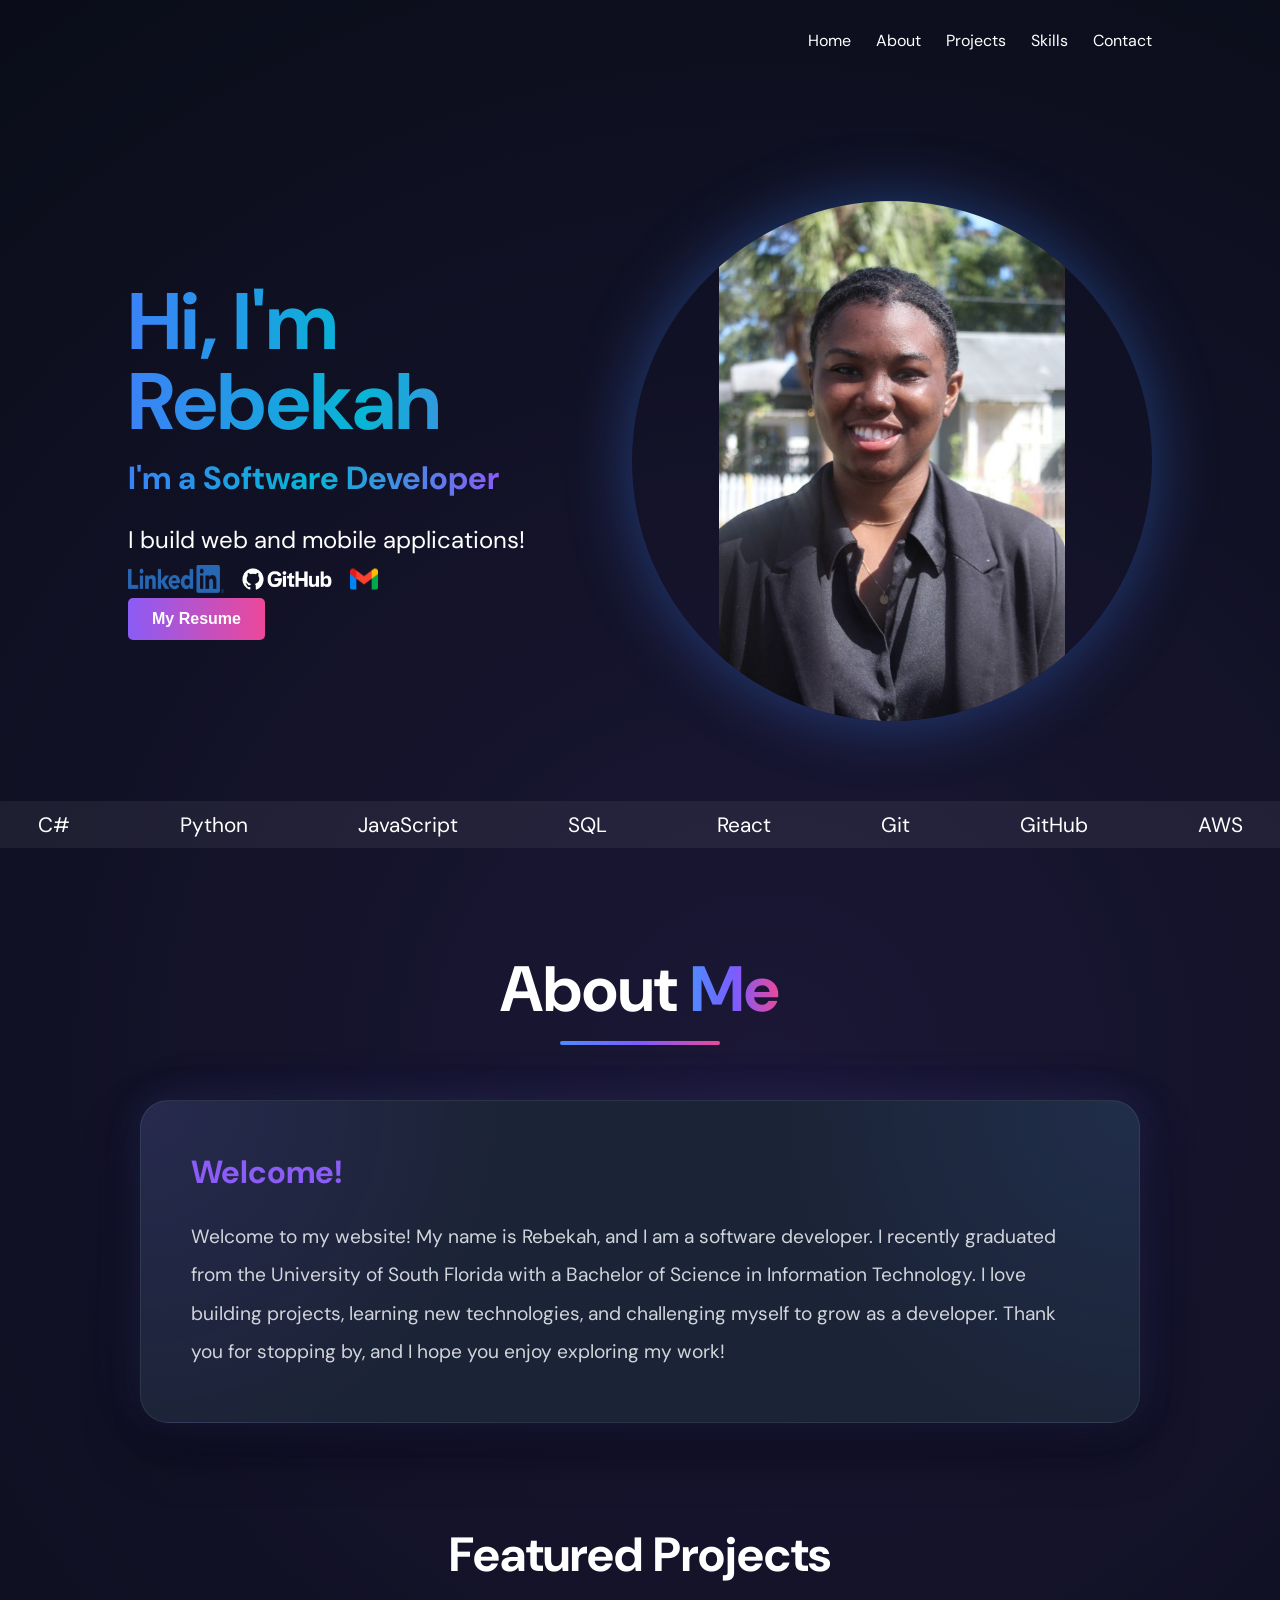
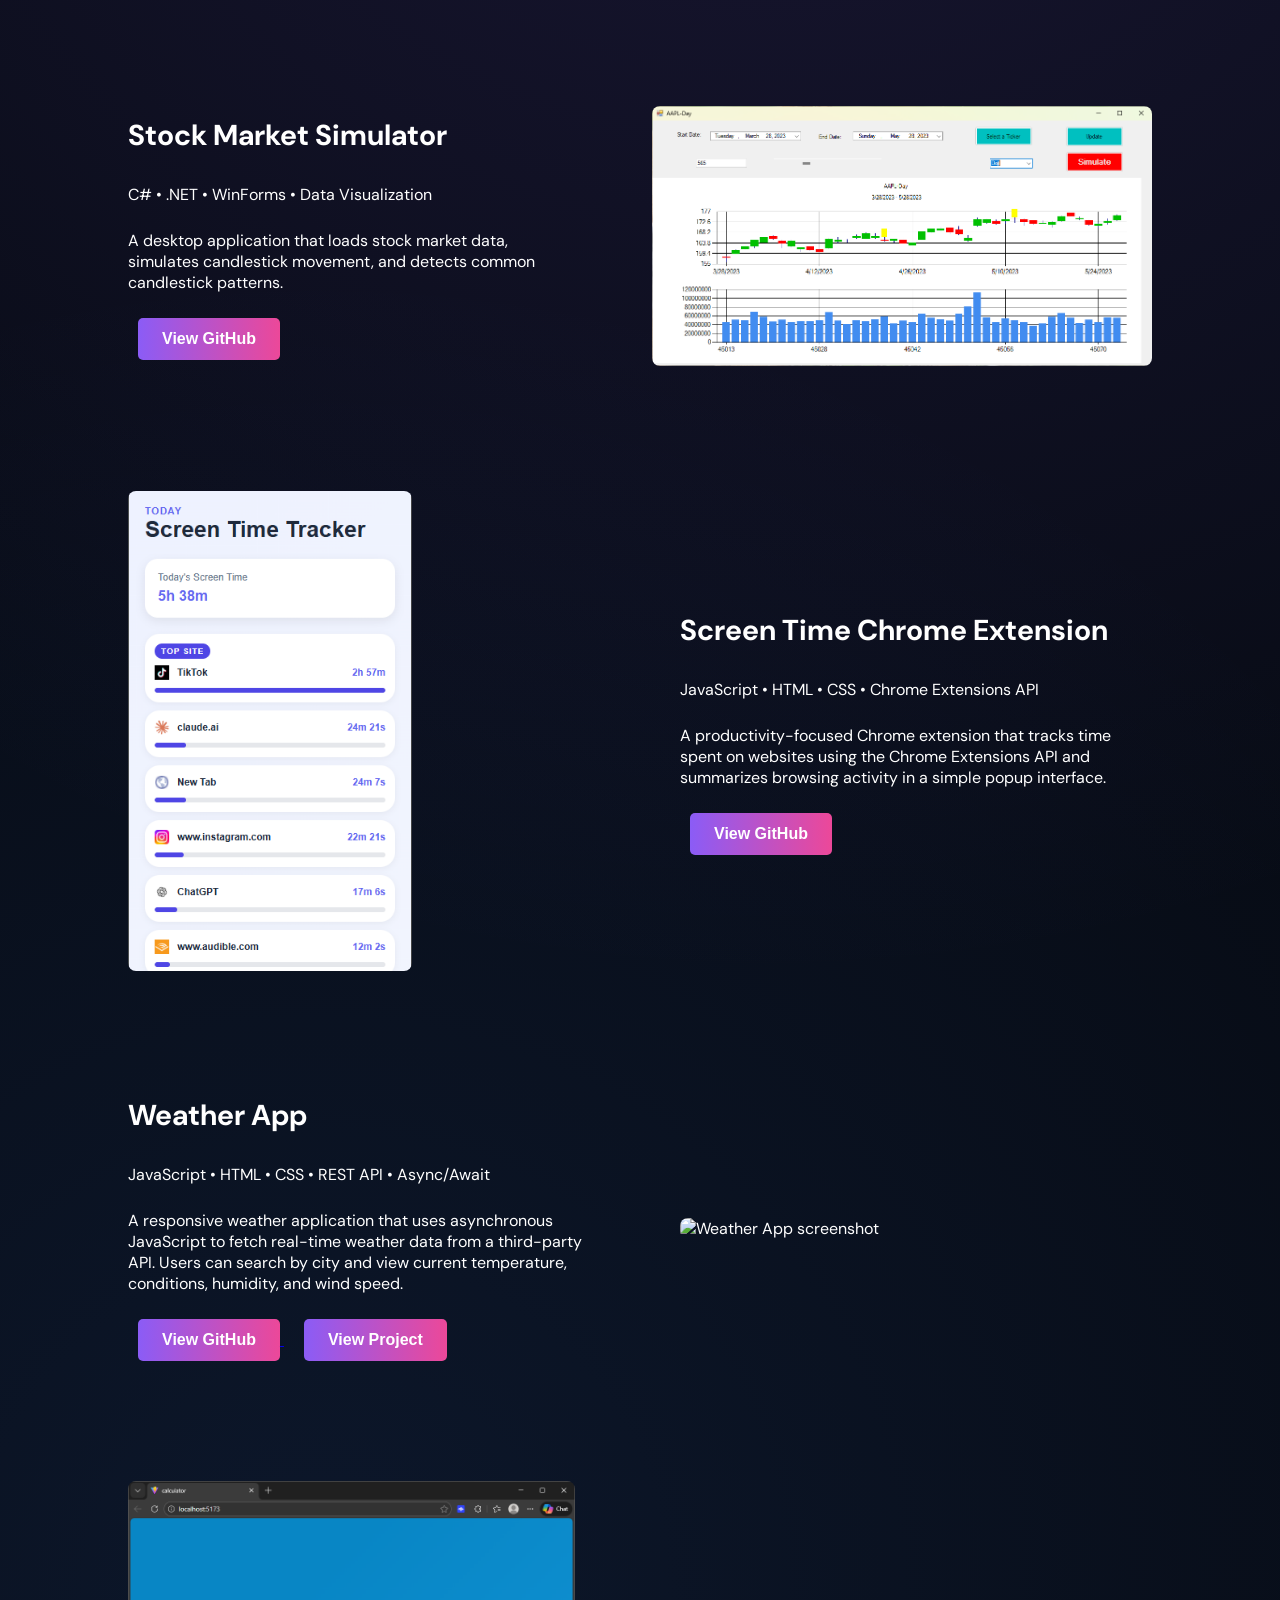
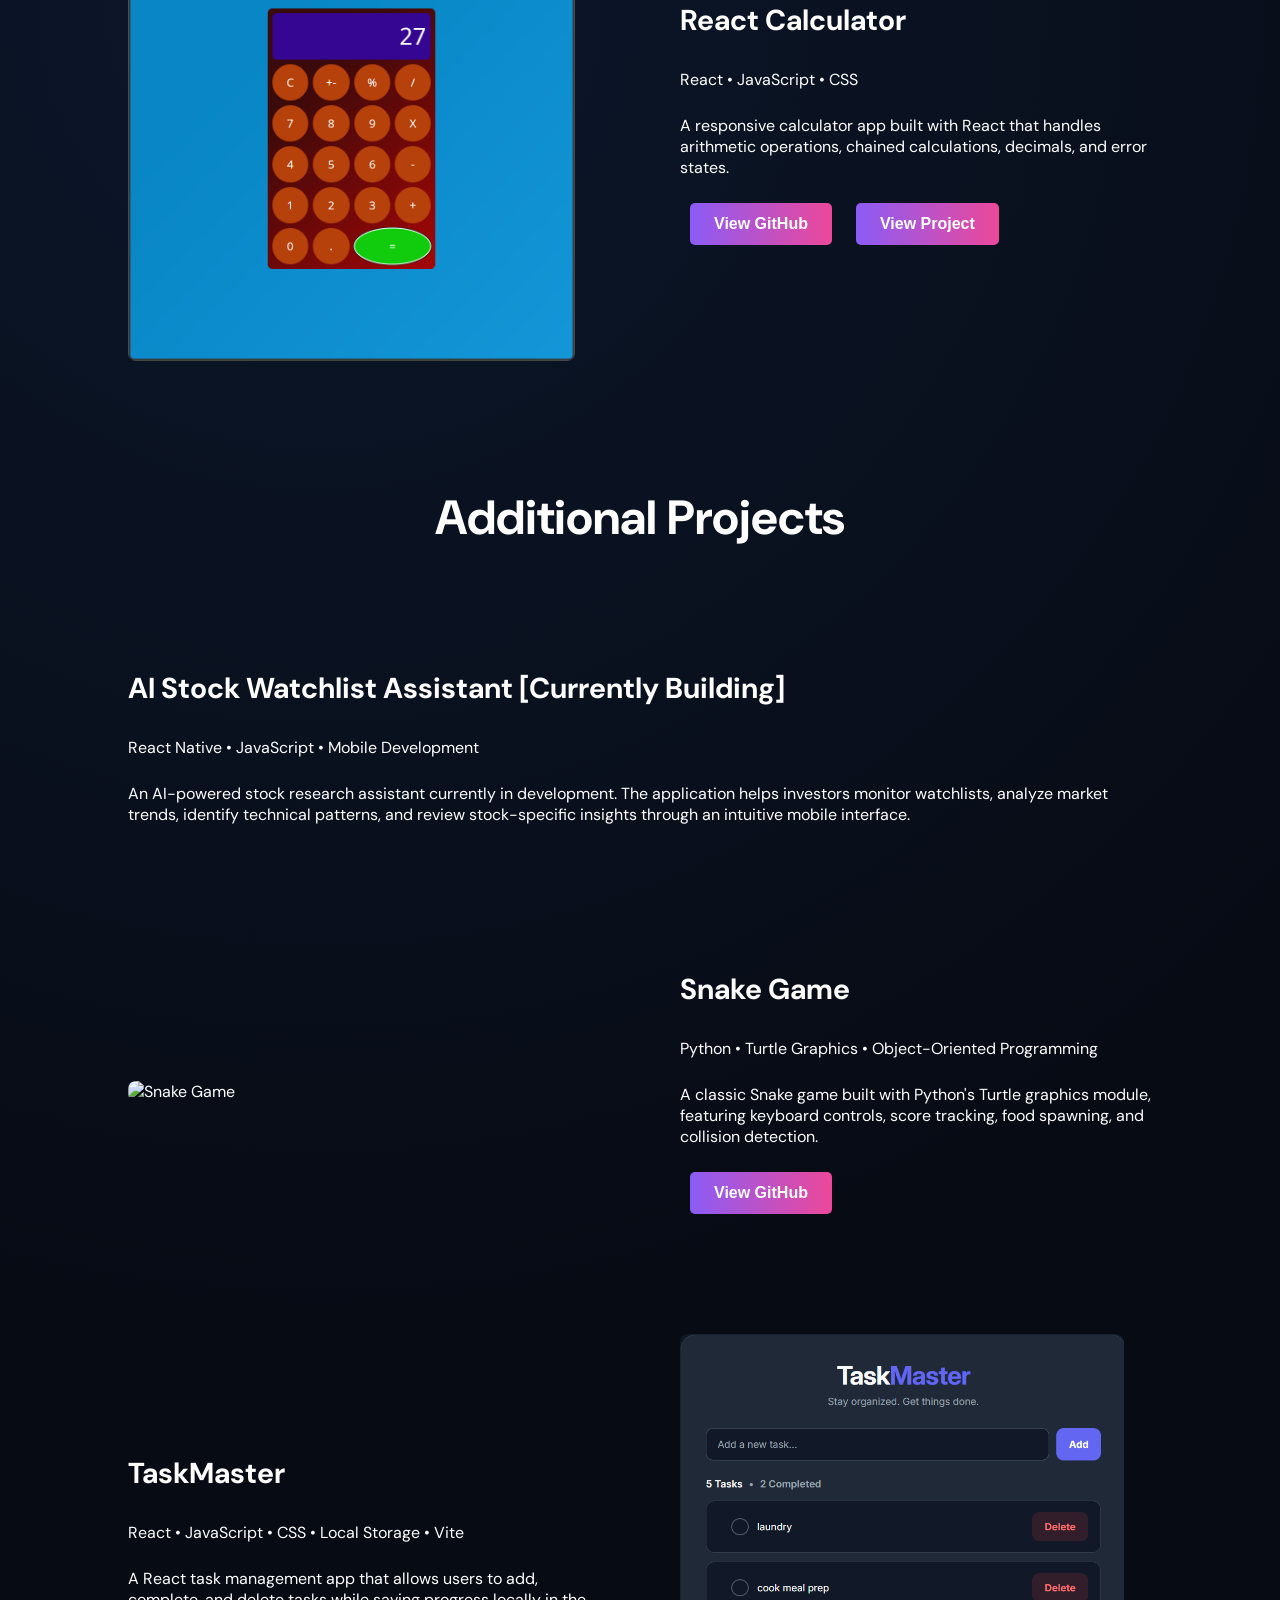
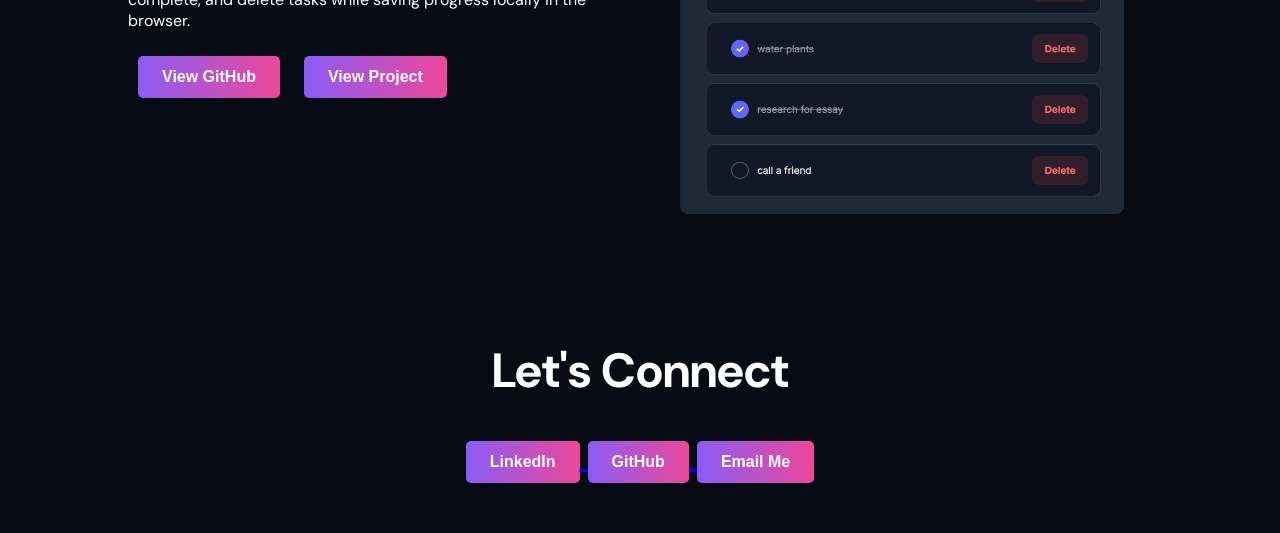
==== index.html @ a11d3519 "Initial Commit" ====
<!DOCTYPE html>
<html lang="en">
    <head>
        <title>DevShops 2</title>
        <link rel="stylesheet" href="style.css">
        <link rel="preconnect" href="https://fonts.googleapis.com">
        <link rel="preconnect" href="https://fonts.gstatic.com" crossorigin>
        <link href="https://fonts.googleapis.com/css2?family=DM+Sans:ital,opsz,wght@0,9..40,100..1000;1,9..40,100..1000&display=swap" rel="stylesheet">
    </head>
    <body>
        <header>
            <nav>
                <a href="#home">Home</a>
                <a href="#about">About</a>
                <a href="#featured-projects">Projects</a>
                <a href="#skills">Skills</a>
                <a href="#contact">Contact</a>
            </nav>
        </header>
        <section id="home" class="home">
            <div class="home-content">
                <h1 class="gradient-text">Hi, I'm Rebekah</h1>
                <h4 class="gradient-text">I'm a Software Developer</h4>
                <p>I build web and mobile applications!</p>
                <div class="social-media">
                    <a href="https://www.linkedin.com/in/rebekah-dean-02a6b6249" target="_blank" class="social-media-link">
                        <img src="./assets/linkedin-logo.png" alt="linkedin">
                    </a>
                    <a href="https://github.com/Rdean-dev" target="_blank" class="social-media-link">
                        <img src="./assets/github-icon.png" alt="github">
                    </a>
                    <a href="mailto:Rdean.dev@gmail.com" target="_blank" class="social-media-link">
                        <img src="./assets/gmail.png" alt="gmail">
                    </a>
        
                </div>
                <a href="./assets/Rebekah Dean_Junior Software Engineer.pdf" target="_blank" download><button>My Resume</button></a>
            </div>
            <div class="home-image">
                <img src="./assets/profile.jpg" alt="profile picture">
            </div>
            
        </section>
        <section id="skills" class="skills">
            <span>C#</span>
            <span>Python</span>
            <span>JavaScript</span>
            <span>SQL</span>
            <span>React</span>
            <span>Git</span>
            <span>GitHub</span>
            <span>AWS</span>
        </section>
        <section id="about" class="about">
            <h2 class="about-title">
                About <span>Me</span>
            </h2>

            <div class="about-line"></div>

            <div class="about-card">
                <h3>Welcome!</h3>

                <p>
                    Welcome to my website! My name is Rebekah, and I am a software developer. I recently graduated from the University of South Florida with a Bachelor of Science in Information Technology. I love building projects, learning new technologies, and challenging myself to grow as a developer. Thank you for stopping by, and I hope you enjoy exploring my work!
                </p>
            </div>
        </section>
        <section id="featured-projects" class="featured-projects">
            <h2>Featured Projects</h2>
            <div class="project">
                <div class="project-info">
                    <h3>Stock Market Simulator</h3>
                    <p>C# • .NET • WinForms • Data Visualization</p>
                    <p>
                        A desktop application that loads stock market data, simulates candlestick movement, and detects common candlestick patterns.
                    </p>
                    <a href="https://github.com/Rdean-dev/Stock-Market-Simulation" target="_blank" class="project-button"><button>View GitHub</button></a>
                </div>
                <div class="project-image">
                    <video width="500" autoplay loop muted playsinline poster="assets\Stock_Market_Simulator.png"><source src="assets\Recording 2025-12-13Stock APp~2.mp4" type="video/mp4"></video>
                </div>
            </div>
            <div class="project">
                <div class="project-image">
                    <img src="assets/chrome_extension.png" alt="Screen Time Chrome Extension screenshot">
                </div>
                <div class="project-info">
                    <h3>Screen Time Chrome Extension</h3>
                    <p>JavaScript • HTML • CSS • Chrome Extensions API</p>
                    <p>
                    A productivity-focused Chrome extension that tracks time spent on websites using the Chrome Extensions API and summarizes browsing activity in a simple popup interface.
                    </p>
                    <a href="https://github.com/Rdean-dev/screen-time-chrome-extension" target="_blank" class="project-button"><button>View GitHub</button></a>
                    
                </div>
            </div>
            <div class="project">
                <div class="project-info">
                    <h3>Weather App</h3>
                    <p>JavaScript • HTML • CSS • REST API • Async/Await</p>
                    <p>
                        A responsive weather application that uses asynchronous JavaScript to fetch real-time weather data from a third-party API. Users can search by city and view current temperature, conditions, humidity, and wind speed.
                    </p>
                    <a href="https://github.com/Rdean-dev/weather-app" target="_blank" class="project-button">
                        <button>View GitHub</button>
                    </a>
                    <a href="https://rdean-dev.github.io/weather-app/" target="_blank" class="project-link">
                        <button>View Project</button>
                    </a>
                </div>

                <div class="project-image">
                    <img src="assets/Weather_App.png" alt="Weather App screenshot">
                </div>
            </div>
            <div class="project">
                <div class="project-image">
                    <img src="assets\React_Calculator.png" alt="Project screenshot">
                </div>
                <div class="project-info">
                    <h3>React Calculator</h3>
                    <p>React • JavaScript • CSS</p>
                    <p>
                        A responsive calculator app built with React that handles arithmetic operations, chained calculations, decimals, and error states.
                    </p>
                    <a href="https://github.com/Rdean-dev/Calculator" target="_blank" class="project-button"><button>View GitHub</button></a>
                    <a href="https://rdean-dev.github.io/Calculator/" target="_blank" class="project-link"><button>View Project</button></a>
                </div>
                
            </div>

        </section>
        <section id="additional-projects" class="additional-projects">
            <h2>Additional Projects</h2>
            <div class="project">
                <div class="project-info">
                    <h3>AI Stock Watchlist Assistant [Currently Building]</h3>
                    <p>React Native • JavaScript • Mobile Development</p>
                    <p>
                        An AI-powered stock research assistant currently in development. The application helps investors monitor watchlists, analyze market trends, identify technical patterns, and review stock-specific insights through an intuitive mobile interface.
                    </p>

                </div>
            </div>

            <div class="project">
                <div class="project-image">
                    <img src="assets/snake-game.gif" alt="Snake Game">
                </div>
                <div class="project-info">
                    <h3>Snake Game</h3>
                    <p>Python • Turtle Graphics • Object-Oriented Programming</p>
                    <p>
                        A classic Snake game built with Python's Turtle graphics module, featuring keyboard controls, score tracking, food spawning, and collision detection.
                    </p>
                    <a href="https://github.com/Rdean-dev/snake-game" target="_blank" class="project-button">
                        <button>View GitHub</button>
                    </a>
                </div>
            </div>

            <div class="project">
                <div class="project-info">
                    <h3>TaskMaster</h3>
                    <p>React • JavaScript • CSS • Local Storage • Vite</p>
                    <p>
                        A React task management app that allows users to add, complete, and delete tasks while saving progress locally in the browser.
                    </p>
                    <a href="https://github.com/Rdean-dev/Todo-App" target="_blank" class="project-button"><button>View GitHub</button></a>
                    <a href="https://todo-app-flax-kappa-29.vercel.app/" target="_blank" class="project-link"><button>View Project</button></a>
                </div>
                    <div class="project-image">
                    <img src="assets/todo_app.png" alt="Todo App screenshot">
                </div>
            </div>
            
        </section>

              
        <footer id="contact">
            <h2>Let's Connect</h2>

            <div class="footer-links">
                <a href="https://www.linkedin.com/in/rebekah-dean-02a6b6249" target="_blank">
                <button>LinkedIn</button>
                </a>

                <a href="https://github.com/Rdean-dev" target="_blank">
                <button>GitHub</button>
                </a>

                <a href="mailto:Rdean.dev@gmail.com">
                <button>Email Me</button>
                </a>
            </div>
        </footer>
    </body>
</html>
---- style.css ----
* {
  margin: 0;
  padding: 0;
  box-sizing: border-box;
}

body {
  color: white;
  font-family: "DM Sans", sans-serif;
  background:
    radial-gradient(circle at 60% 20%, rgba(139, 92, 246, 0.15), transparent 35%),
    radial-gradient(circle at 25% 60%, rgba(59, 130, 246, 0.1), transparent 40%),
    #070b14;
}

/* Navigation */
nav {
  display: flex;
  justify-content: flex-end;
  gap: 25px;
  padding: 30px 10%;
}

nav a {
  color: white;
  text-decoration: none;
}

nav a:hover {
  color: #3b82f6;
}

/* Reusable */
.gradient-text {
  display: inline-block;
  background: linear-gradient(90deg, #3b82f6, #06b6d4, #8b5cf6);
  -webkit-background-clip: text;
  background-clip: text;
  color: transparent;
}

button {
  background: linear-gradient(90deg, #8b5cf6, #ec4899);
  color: white;
  border: none;
  padding: 12px 24px;
  border-radius: 5px;
  font-weight: bold;
  cursor: pointer;
  font-size: 1rem;
  transition: 0.25s ease;
}

button:hover {
  transform: scale(1.08);
}

/* Hero */
.home {
  display: flex;
  justify-content: center;
  align-items: center;
  min-height: 80vh;
  padding: 80px 10% 40px;
  gap: 35px;
}

.home-content {
  flex: 1;
  max-width: 600px;
}

.home-content h1 {
  font-size: 5rem;
  line-height: 1;
  margin-bottom: 15px;
}

.home-content h4 {
  font-size: 2rem;
  margin-bottom: 25px;
  font-weight: bold;
}

.home-content p {
  font-size: 1.5rem;
  padding-bottom: 10px;
}

.home-image {
  flex: 1;
  display: flex;
  justify-content: center;
}

.home-image img {
  width: 520px;
  height: 520px;
  border-radius: 50%;
  object-fit: contain;
  box-shadow: 0 0 65px rgba(59, 130, 246, 0.4);
}

.social-media {
  display: flex;
  gap: 15px;
}

.social-media img {
  max-width: 6rem;
  height: 28px;
}

.social-media-link:hover img {
  transform: scale(1.2);
}

/* Skills */
.skills {
  display: flex;
  justify-content: center;
  gap: 110px;
  font-size: 1.3rem;
  padding: 10px 20px;
  background-color: rgba(255, 255, 255, 0.06);
}

/* Section Headings */
h2 {
  font-size: 3rem;
  text-align: center;
  margin-bottom: 30px;
}

/* About */
.about {
  padding: 100px 10%;
  text-align: center;
}

.about-title {
  font-size: 4rem;
  font-weight: 700;
  color: white;
  margin-bottom: 10px;
}

.about-title span {
  background: linear-gradient(90deg, #4f8cff, #7c5cff, #ec4899);

  background-clip: text;
  -webkit-background-clip: text;

  color: transparent;
  -webkit-text-fill-color: transparent;
}

.about-line {
  width: 160px;
  height: 4px;
  margin: 0 auto 55px;
  border-radius: 999px;
  background: linear-gradient(90deg, #4f8cff, #7c5cff, #ec4899);
}

.about-card {
  max-width: 1000px;
  margin: auto;
  padding: 50px;
  border-radius: 28px;
  text-align: left;
  background:
    radial-gradient(circle at top left, rgba(124, 92, 255, 0.12), transparent 35%),
    radial-gradient(circle at top right, rgba(79, 140, 255, 0.1), transparent 35%),
    #1b2336;
  border: 1px solid rgba(255, 255, 255, 0.08);
  box-shadow:
    0 0 40px rgba(79, 140, 255, 0.1),
    0 0 60px rgba(139, 92, 246, 0.08),
    0 25px 55px rgba(0, 0, 0, 0.45);
  transition: 0.35s ease;
}

.about-card:hover {
  transform: translateY(-6px);
  box-shadow:
    0 0 55px rgba(79, 140, 255, 0.15),
    0 0 70px rgba(139, 92, 246, 0.12),
    0 35px 70px rgba(0, 0, 0, 0.45);
}

.about-card h3 {
  font-size: 2rem;
  color: #8b5cf6;
  margin-bottom: 25px;
}

.about-card p {
  font-size: 1.2rem;
  line-height: 2;
  color: #d1d5db;
}

/* Projects */
.project {
  display: flex;
  align-items: center;
  justify-content: space-between;
  gap: 80px;
  max-width: 1300px;
  margin: 120px auto;
  padding: 0 10%;
}

.project-info,
.project-image {
  flex: 1;
}

.project-info h3 {
  font-size: 1.8rem;
  padding-bottom: 30px;
}

.project-info p {
  font-size: 1rem;
  padding-bottom: 25px;
}

.project-info a {
  margin: 10px;
}

.project-image img,
.project-image video {
  max-width: 500px;
  max-height: 480px;
  border-radius: 8px;
}

/* Footer */
footer {
  text-align: center;
  font-size: 35px;
  margin: 50px;
}
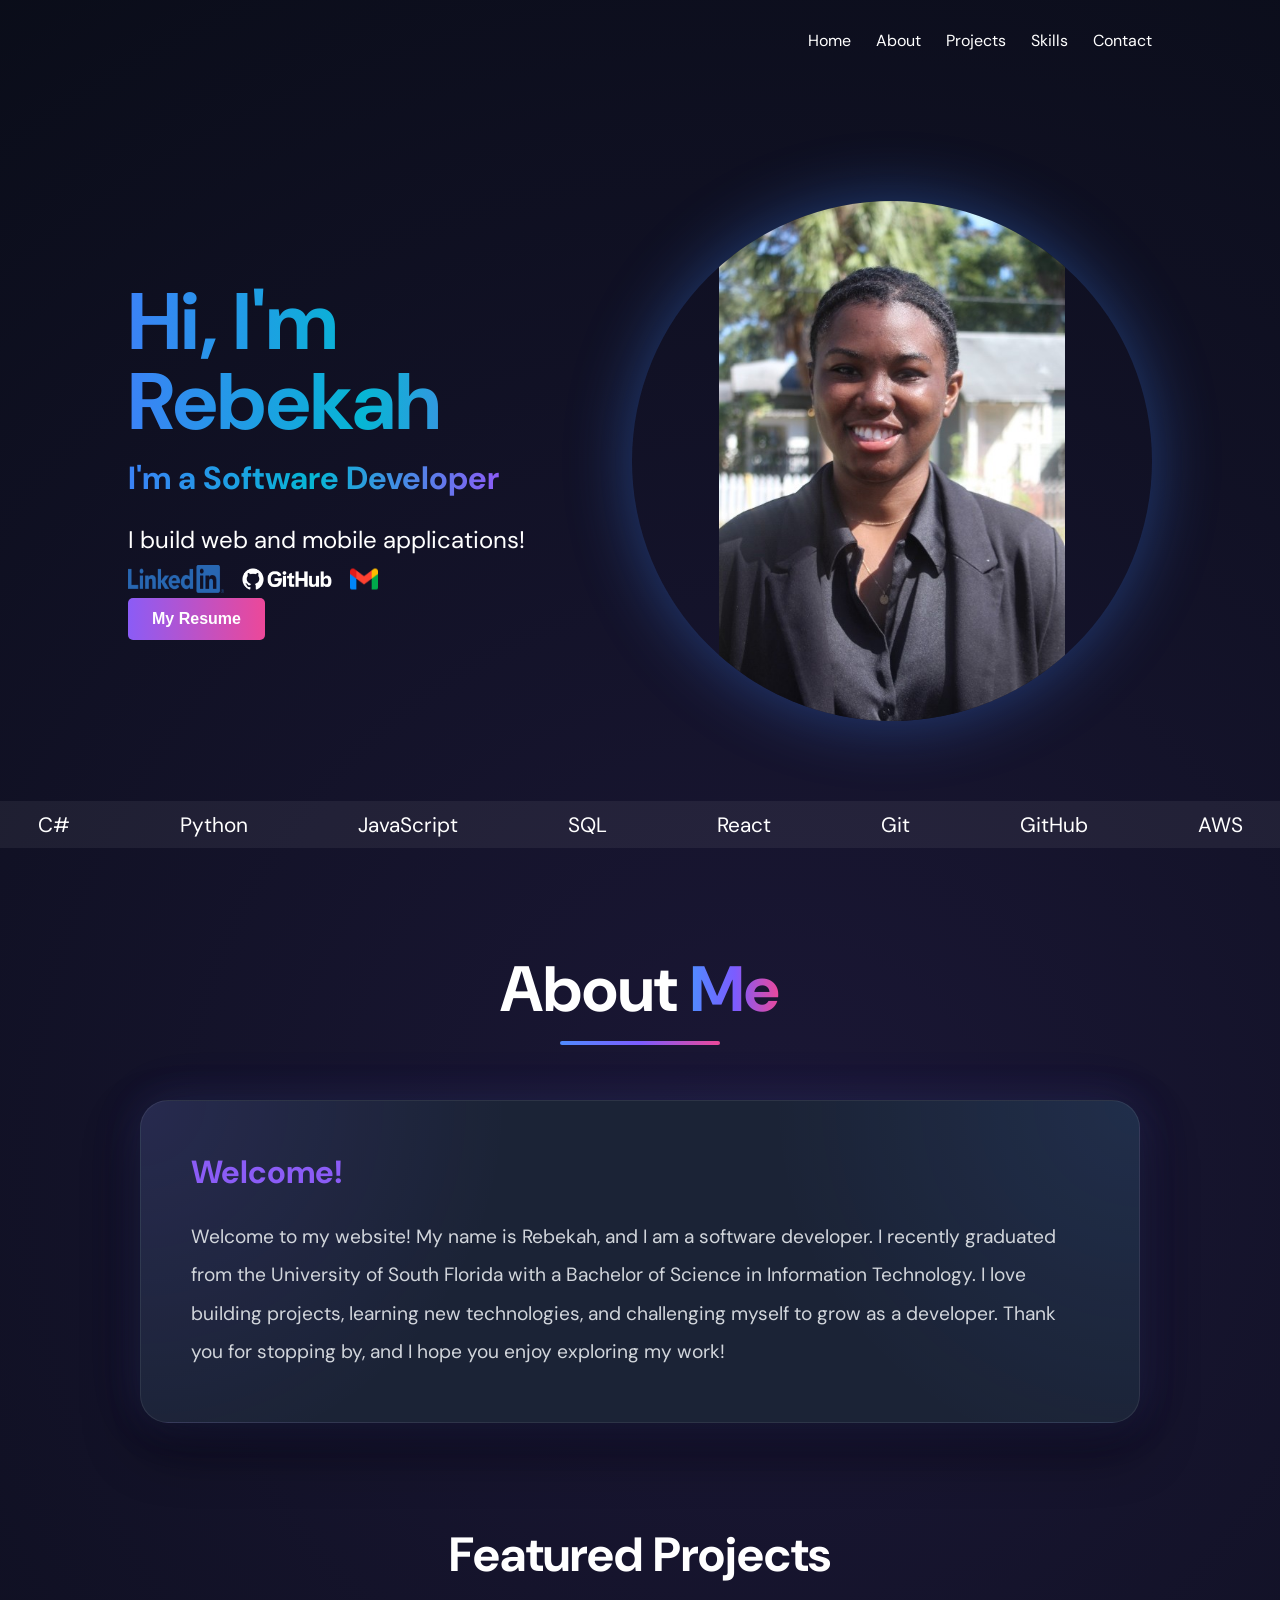
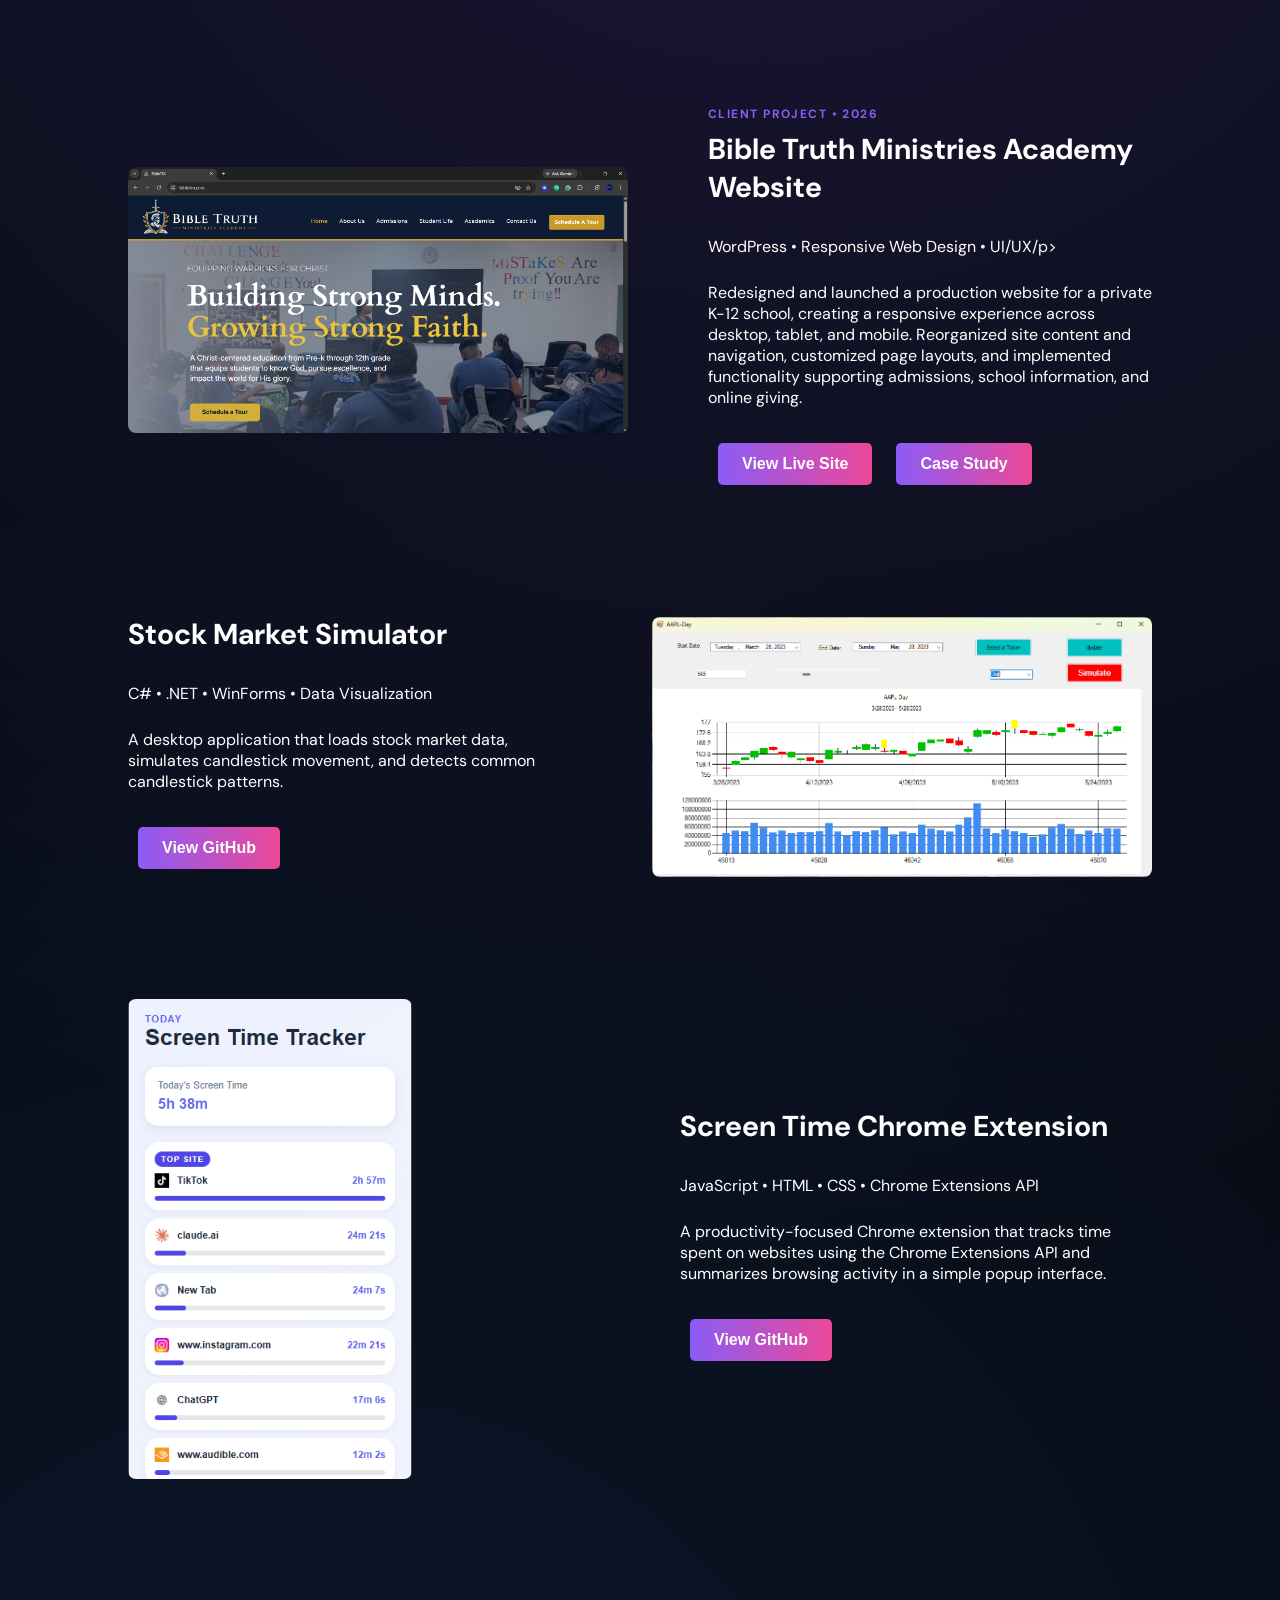
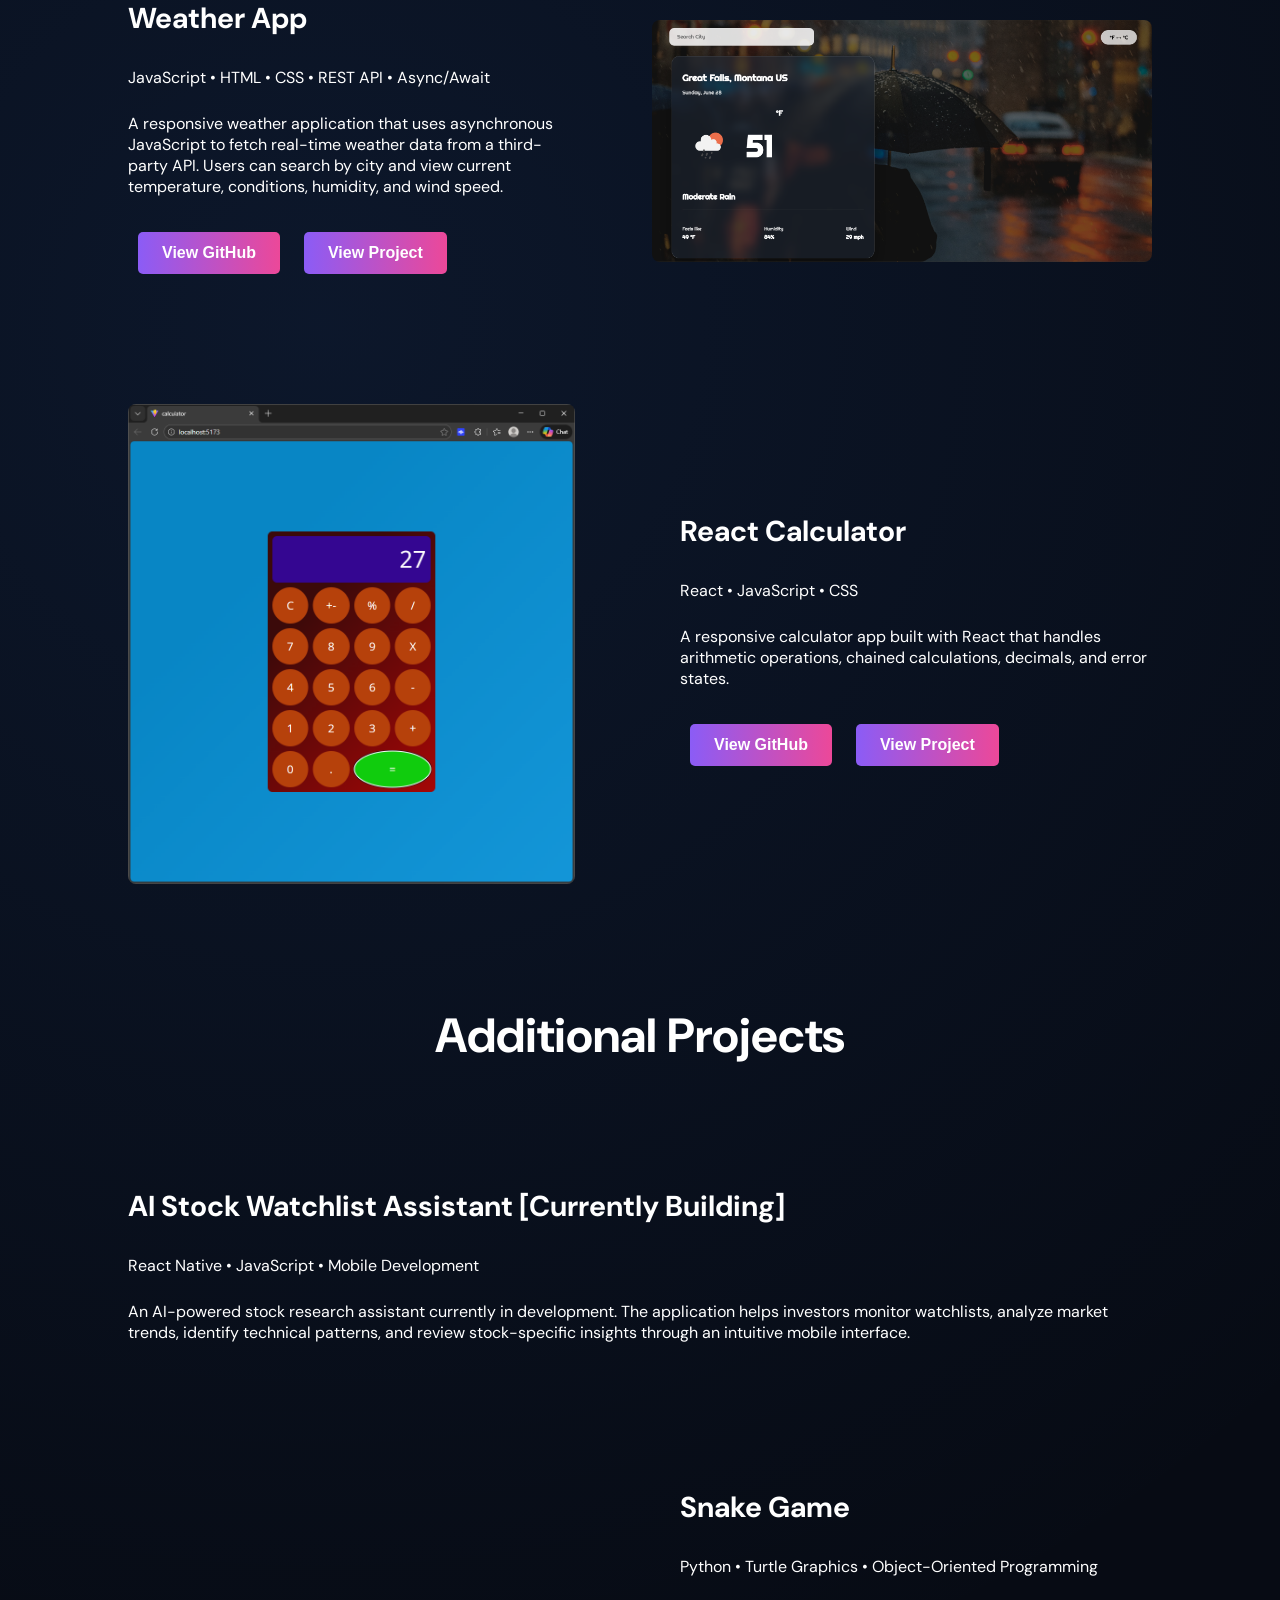
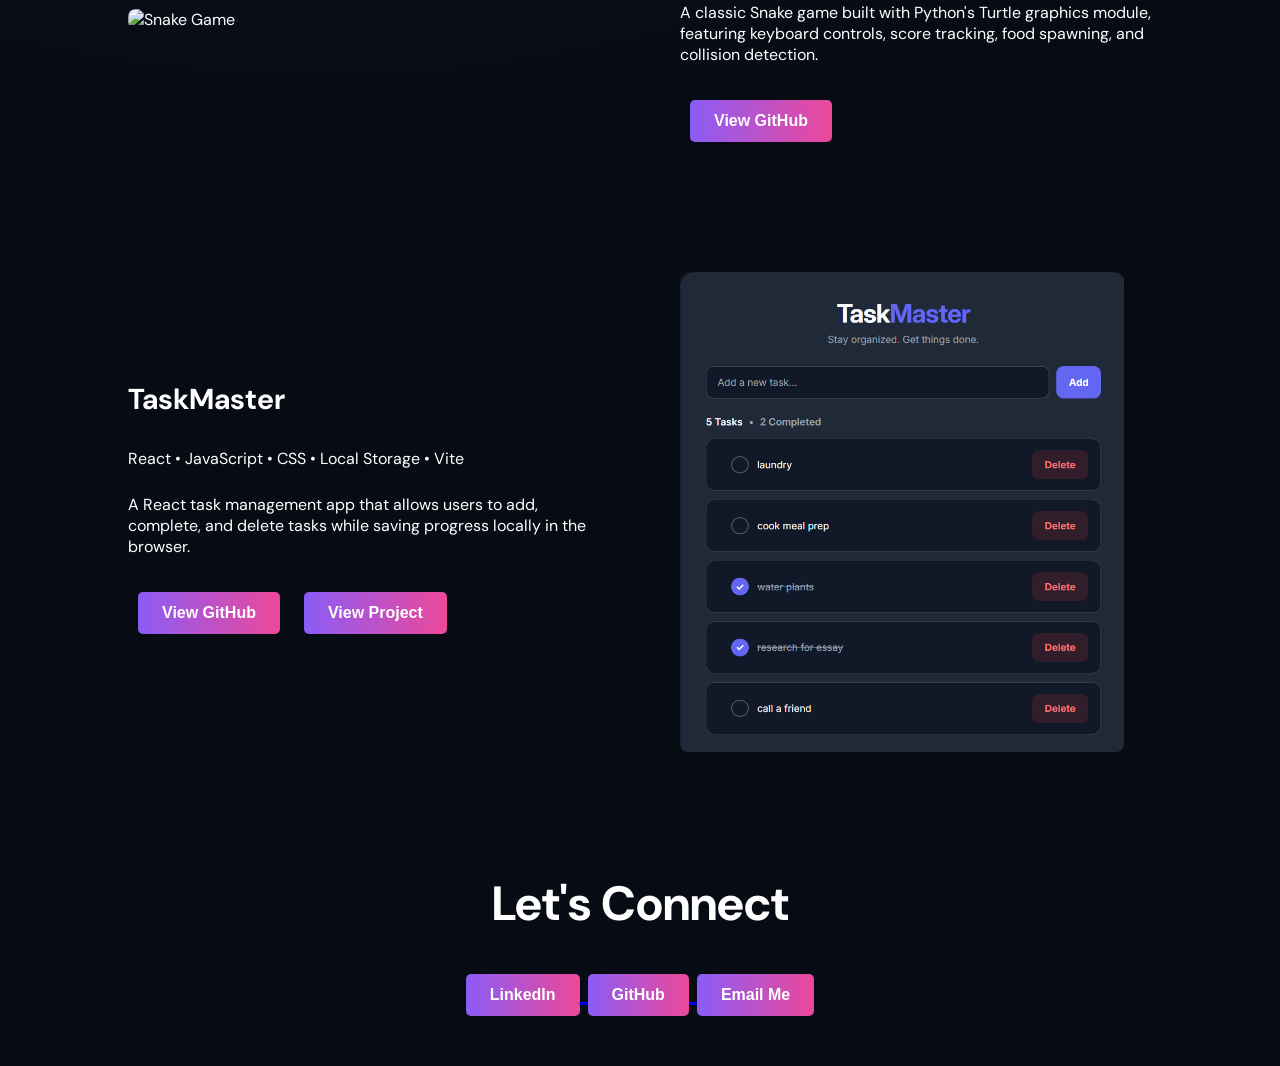
==== commit 24cb2ebe: "add BTMA client project and case study" ====
--- a/index.html
+++ b/index.html
@@ -1,7 +1,8 @@
 <!DOCTYPE html>
 <html lang="en">
     <head>
-        <title>DevShops 2</title>
+        <title>Rebekah Dean | Software Developer</title>
+        <meta name="viewport" content="width=device-width, initial-scale=1.0">
         <link rel="stylesheet" href="style.css">
         <link rel="preconnect" href="https://fonts.googleapis.com">
         <link rel="preconnect" href="https://fonts.gstatic.com" crossorigin>
@@ -69,6 +70,31 @@
         <section id="featured-projects" class="featured-projects">
             <h2>Featured Projects</h2>
             <div class="project">
+                <div class="project-image">
+                    <img src="assets\BTMA_Website.png" alt="BTMA Website screenshot">
+                </div>
+                <div class="project-info">
+                    <p class="project-label">CLIENT PROJECT • 2026</p>
+                    <h3>Bible Truth Ministries Academy Website</h3>
+
+                    <p>WordPress • Responsive Web Design • UI/UX/p>
+
+                    <p>
+                        Redesigned and launched a production website for a private K-12 
+                        school, creating a responsive experience across desktop, tablet, 
+                        and mobile. Reorganized site content and navigation, customized 
+                        page layouts, and implemented functionality supporting admissions, 
+                        school information, and online giving.
+                    </p>
+                    <a href="https://www.bibletm.com/" target="_blank" class="project-button">
+                        <button>View Live Site</button>
+                    </a>
+                    <a href="btma-case-study.html" class="project-link">
+                        <button>Case Study</button>
+                    </a>
+                </div>
+            </div>
+            <div class="project">
                 <div class="project-info">
                     <h3>Stock Market Simulator</h3>
                     <p>C# • .NET • WinForms • Data Visualization</p>
--- a/style.css
+++ b/style.css
@@ -1,72 +1,111 @@
+:root {
+  --bg-primary: #070b14;
+  --bg-card: #1b2336;
+  --blue: #3b82f6;
+  --cyan: #06b6d4;
+  --gray-light: #d1d5db;
+  --pink: #ec4899;
+  --purple: #8b5cf6;
+  --white: #fff;
+  --font-main: "DM Sans", sans-serif;
+  --gradient-primary: linear-gradient(90deg, #3b82f6, #06b6d4, #8b5cf6);
+  --gradient-secondary: linear-gradient(90deg, #4f8cff, #7c5cff, #ec4899);
+  --gradient-button: linear-gradient(90deg, #8b5cf6, #ec4899);
+}
+
 * {
+  box-sizing: border-box;
   margin: 0;
   padding: 0;
-  box-sizing: border-box;
-}
-
+}
+
+html,
 body {
-  color: white;
-  font-family: "DM Sans", sans-serif;
+  max-width: 100%;
+  overflow-x: hidden;
+}
+
+body {
   background:
     radial-gradient(circle at 60% 20%, rgba(139, 92, 246, 0.15), transparent 35%),
     radial-gradient(circle at 25% 60%, rgba(59, 130, 246, 0.1), transparent 40%),
-    #070b14;
-}
-
-/* Navigation */
+    var(--bg-primary);
+  color: var(--white);
+  font-family: var(--font-main);
+}
+
 nav {
   display: flex;
+  gap: 25px;
   justify-content: flex-end;
-  gap: 25px;
   padding: 30px 10%;
 }
 
 nav a {
-  color: white;
+  color: var(--white);
   text-decoration: none;
 }
 
 nav a:hover {
-  color: #3b82f6;
-}
-
-/* Reusable */
-.gradient-text {
-  display: inline-block;
-  background: linear-gradient(90deg, #3b82f6, #06b6d4, #8b5cf6);
-  -webkit-background-clip: text;
+  color: var(--blue);
+}
+
+button {
+  background: var(--gradient-button);
+  border: 0;
+  border-radius: 5px;
+  color: var(--white);
+  cursor: pointer;
+  font-size: 1rem;
+  font-weight: 700;
+  padding: 12px 24px;
+  transition: 0.25s ease;
+}
+
+button:hover {
+  transform: scale(1.08);
+}
+
+h2 {
+  font-size: 3rem;
+  margin-bottom: 30px;
+  text-align: center;
+}
+
+.gradient-text,
+.about-title span {
   background-clip: text;
   color: transparent;
-}
-
-button {
-  background: linear-gradient(90deg, #8b5cf6, #ec4899);
-  color: white;
-  border: none;
-  padding: 12px 24px;
-  border-radius: 5px;
-  font-weight: bold;
-  cursor: pointer;
-  font-size: 1rem;
-  transition: 0.25s ease;
-}
-
-button:hover {
-  transform: scale(1.08);
-}
-
-/* Hero */
+  -webkit-background-clip: text;
+}
+
+.gradient-text {
+  background-image: var(--gradient-primary);
+  display: inline-block;
+}
+
+.about-title span {
+  background-image: var(--gradient-secondary);
+  -webkit-text-fill-color: transparent;
+}
+
 .home {
+  align-items: center;
   display: flex;
+  gap: 35px;
   justify-content: center;
-  align-items: center;
   min-height: 80vh;
   padding: 80px 10% 40px;
-  gap: 35px;
+}
+
+.home-content,
+.home-image,
+.project-info,
+.project-image {
+  flex: 1;
 }
 
 .home-content {
-  flex: 1;
   max-width: 600px;
 }
 
@@ -78,8 +117,8 @@
 
 .home-content h4 {
   font-size: 2rem;
+  font-weight: 700;
   margin-bottom: 25px;
-  font-weight: bold;
 }
 
 .home-content p {
@@ -88,17 +127,16 @@
 }
 
 .home-image {
-  flex: 1;
   display: flex;
   justify-content: center;
 }
 
 .home-image img {
+  border-radius: 50%;
+  box-shadow: 0 0 65px rgba(59, 130, 246, 0.4);
+  height: 520px;
+  object-fit: contain;
   width: 520px;
-  height: 520px;
-  border-radius: 50%;
-  object-fit: contain;
-  box-shadow: 0 0 65px rgba(59, 130, 246, 0.4);
 }
 
 .social-media {
@@ -107,114 +145,89 @@
 }
 
 .social-media img {
+  height: 28px;
   max-width: 6rem;
-  height: 28px;
 }
 
 .social-media-link:hover img {
   transform: scale(1.2);
 }
 
-/* Skills */
 .skills {
+  background-color: rgba(255, 255, 255, 0.06);
   display: flex;
+  font-size: 1.3rem;
+  gap: 110px;
   justify-content: center;
-  gap: 110px;
-  font-size: 1.3rem;
   padding: 10px 20px;
-  background-color: rgba(255, 255, 255, 0.06);
-}
-
-/* Section Headings */
-h2 {
-  font-size: 3rem;
-  text-align: center;
-  margin-bottom: 30px;
-}
-
-/* About */
+}
+
 .about {
   padding: 100px 10%;
   text-align: center;
 }
 
 .about-title {
+  color: var(--white);
   font-size: 4rem;
   font-weight: 700;
-  color: white;
   margin-bottom: 10px;
 }
 
-.about-title span {
-  background: linear-gradient(90deg, #4f8cff, #7c5cff, #ec4899);
-
-  background-clip: text;
-  -webkit-background-clip: text;
-
-  color: transparent;
-  -webkit-text-fill-color: transparent;
-}
-
 .about-line {
-  width: 160px;
+  background: var(--gradient-secondary);
+  border-radius: 999px;
   height: 4px;
   margin: 0 auto 55px;
-  border-radius: 999px;
-  background: linear-gradient(90deg, #4f8cff, #7c5cff, #ec4899);
+  width: 160px;
 }
 
 .about-card {
-  max-width: 1000px;
-  margin: auto;
-  padding: 50px;
-  border-radius: 28px;
-  text-align: left;
   background:
     radial-gradient(circle at top left, rgba(124, 92, 255, 0.12), transparent 35%),
     radial-gradient(circle at top right, rgba(79, 140, 255, 0.1), transparent 35%),
-    #1b2336;
+    var(--bg-card);
   border: 1px solid rgba(255, 255, 255, 0.08);
+  border-radius: 28px;
   box-shadow:
     0 0 40px rgba(79, 140, 255, 0.1),
     0 0 60px rgba(139, 92, 246, 0.08),
     0 25px 55px rgba(0, 0, 0, 0.45);
+  margin: auto;
+  max-width: 1000px;
+  padding: 50px;
+  text-align: left;
   transition: 0.35s ease;
 }
 
 .about-card:hover {
-  transform: translateY(-6px);
   box-shadow:
     0 0 55px rgba(79, 140, 255, 0.15),
     0 0 70px rgba(139, 92, 246, 0.12),
     0 35px 70px rgba(0, 0, 0, 0.45);
+  transform: translateY(-6px);
 }
 
 .about-card h3 {
+  color: var(--purple);
   font-size: 2rem;
-  color: #8b5cf6;
   margin-bottom: 25px;
 }
 
 .about-card p {
+  color: var(--gray-light);
   font-size: 1.2rem;
   line-height: 2;
-  color: #d1d5db;
-}
-
-/* Projects */
+}
+
 .project {
+  align-items: center;
   display: flex;
-  align-items: center;
+  gap: 80px;
   justify-content: space-between;
-  gap: 80px;
+  margin: 120px auto;
   max-width: 1300px;
-  margin: 120px auto;
   padding: 0 10%;
-}
-
-.project-info,
-.project-image {
-  flex: 1;
 }
 
 .project-info h3 {
@@ -228,19 +241,641 @@
 }
 
 .project-info a {
+  display: inline-block;
   margin: 10px;
+}
+
+.project-info .project-label {
+  color: var(--purple);
+  font-size: 0.75rem;
+  font-weight: 700;
+  letter-spacing: 0.12em;
+  margin-bottom: 8px;
+  padding-bottom: 0;
+  text-transform: uppercase;
 }
 
 .project-image img,
 .project-image video {
+  border-radius: 8px;
+  display: block;
+  max-height: 480px;
   max-width: 500px;
-  max-height: 480px;
-  border-radius: 8px;
-}
-
-/* Footer */
+}
+
 footer {
-  text-align: center;
   font-size: 35px;
   margin: 50px;
+  text-align: center;
+}
+
+/* =========================
+   BTMA CASE STUDY
+   ========================= */
+
+.case-study {
+  padding-bottom: 100px;
+}
+
+.case-study-hero {
+  margin: 0 auto;
+  max-width: 1100px;
+  padding: 70px 8% 60px;
+}
+
+.back-link {
+  color: var(--gray-light);
+  display: inline-block;
+  margin-bottom: 60px;
+  text-decoration: none;
+  transition: 0.25s ease;
+}
+
+.back-link:hover {
+  color: var(--purple);
+  transform: translateX(-4px);
+}
+
+.case-study-label {
+  color: var(--purple);
+  font-size: 0.8rem;
+  font-weight: 700;
+  letter-spacing: 0.15em;
+  margin-bottom: 18px;
+}
+
+.case-study-hero h1 {
+  font-size: 4.5rem;
+  line-height: 1.05;
+  margin-bottom: 15px;
+}
+
+.case-study-subtitle {
+  background: var(--gradient-secondary);
+  background-clip: text;
+  color: transparent;
+  font-size: 1.8rem;
+  font-weight: 700;
+  margin-bottom: 30px;
+  -webkit-background-clip: text;
+  -webkit-text-fill-color: transparent;
+}
+
+.case-study-intro {
+  color: var(--gray-light);
+  font-size: 1.25rem;
+  line-height: 1.8;
+  max-width: 750px;
+}
+
+.case-study-details {
+  border-bottom: 1px solid rgba(255, 255, 255, 0.1);
+  border-top: 1px solid rgba(255, 255, 255, 0.1);
+  display: grid;
+  gap: 30px;
+  grid-template-columns: repeat(4, 1fr);
+  margin: 50px 0 40px;
+  padding: 30px 0;
+}
+
+.case-study-details span {
+  color: var(--purple);
+  font-size: 0.75rem;
+  font-weight: 700;
+  letter-spacing: 0.12em;
+}
+
+.case-study-details p {
+  color: var(--gray-light);
+  margin-top: 8px;
+}
+
+.case-study-button {
+  background: var(--gradient-button);
+  border-radius: 5px;
+  color: var(--white);
+  display: inline-block;
+  font-weight: 700;
+  padding: 12px 24px;
+  text-decoration: none;
+  transition: 0.25s ease;
+}
+
+.case-study-button:hover {
+  transform: scale(1.05);
+}
+
+.case-study-showcase {
+  margin: 20px auto 0;
+  max-width: 1200px;
+  padding: 0 5%;
+}
+
+.case-study-showcase img {
+  border: 1px solid rgba(255, 255, 255, 0.08);
+  border-radius: 14px;
+  box-shadow:
+    0 0 50px rgba(79, 140, 255, 0.1),
+    0 30px 70px rgba(0, 0, 0, 0.45);
+  display: block;
+  height: auto;
+  width: 100%;
+}
+
+.case-study-section {
+  margin: 0 auto;
+  max-width: 1100px;
+  padding: 120px 8%;
+}
+
+.section-heading {
+  margin-bottom: 50px;
+  max-width: 750px;
+}
+
+.section-heading h2 {
+  font-size: 2.8rem;
+  line-height: 1.2;
+  margin-bottom: 0;
+  text-align: left;
+}
+
+.overview-grid {
+  align-items: start;
+  display: grid;
+  gap: 70px;
+  grid-template-columns: 1.6fr 1fr;
+}
+
+.overview-main p {
+  color: var(--gray-light);
+  font-size: 1.15rem;
+  line-height: 1.9;
+  margin-bottom: 25px;
+}
+
+.overview-scope {
+  background: var(--bg-card);
+  border: 1px solid rgba(255, 255, 255, 0.08);
+  border-radius: 18px;
+  padding: 30px;
+}
+
+.overview-scope h3 {
+  font-size: 1.3rem;
+  margin-bottom: 20px;
+}
+
+.overview-scope ul {
+  list-style: none;
+}
+
+.overview-scope li {
+  border-bottom: 1px solid rgba(255, 255, 255, 0.08);
+  color: var(--gray-light);
+  padding: 12px 0;
+}
+
+.overview-scope li:last-child {
+  border-bottom: none;
+}
+.section-description {
+  color: var(--gray-light);
+  font-size: 1.1rem;
+  line-height: 1.8;
+  margin-top: 20px;
+  max-width: 700px;
+}
+
+.redesign-grid {
+  display: grid;
+  gap: 35px;
+}
+
+.redesign-card {
+  background: var(--bg-card);
+  border: 1px solid rgba(255, 255, 255, 0.08);
+  border-radius: 20px;
+  display: grid;
+  grid-template-columns: 1.4fr 1fr;
+  overflow: hidden;
+}
+
+.redesign-card:nth-child(even) .redesign-image {
+  order: 2;
+}
+
+.redesign-image {
+    align-items: center;
+    background: rgba(255, 255, 255, 0.025);
+    display: flex;
+    justify-content: center;
+    padding: 20px;
+}
+
+.redesign-image img {
+    border-radius: 8px;
+    display: block;
+    height: auto;
+    max-height: 430px;
+    object-fit: contain;
+    width: 100%;
+}
+.redesign-image img.mobile-preview {
+    max-height: 500px;
+    width: auto;
+}
+
+.redesign-content {
+  align-self: center;
+  padding: 45px;
+}
+
+.redesign-content span {
+  color: var(--purple);
+  display: block;
+  font-size: 0.8rem;
+  font-weight: 700;
+  letter-spacing: 0.15em;
+  margin-bottom: 12px;
+}
+
+.redesign-content h3 {
+  font-size: 1.6rem;
+  margin-bottom: 20px;
+}
+
+.redesign-content p {
+  color: var(--gray-light);
+  line-height: 1.8;
+}
+
+.challenges-grid {
+  display: grid;
+  gap: 25px;
+  grid-template-columns: repeat(3, 1fr);
+}
+
+.challenge-card {
+  background: var(--bg-card);
+  border: 1px solid rgba(255, 255, 255, 0.08);
+  border-radius: 18px;
+  padding: 35px;
+}
+
+.challenge-card span {
+  color: var(--purple);
+  display: block;
+  font-size: 0.8rem;
+  font-weight: 700;
+  letter-spacing: 0.15em;
+  margin-bottom: 15px;
+}
+
+.challenge-card h3 {
+  font-size: 1.35rem;
+  margin-bottom: 18px;
+}
+
+.challenge-card p {
+  color: var(--gray-light);
+  line-height: 1.8;
+}
+
+.case-study-outcome {
+  background:
+    radial-gradient(circle at top left, rgba(124, 92, 255, 0.15), transparent 40%),
+    radial-gradient(circle at bottom right, rgba(79, 140, 255, 0.1), transparent 40%),
+    var(--bg-card);
+  border: 1px solid rgba(255, 255, 255, 0.08);
+  border-radius: 24px;
+  margin: 40px auto 0;
+  max-width: 950px;
+  padding: 60px;
+  text-align: center;
+}
+
+.case-study-outcome .case-study-label {
+  margin-bottom: 15px;
+}
+
+.case-study-outcome h2 {
+  font-size: 2.5rem;
+  margin-bottom: 20px;
+}
+
+.case-study-outcome > p {
+  color: var(--gray-light);
+  font-size: 1.1rem;
+  line-height: 1.8;
+  margin: 0 auto;
+  max-width: 700px;
+}
+
+.outcome-buttons {
+  display: flex;
+  gap: 15px;
+  justify-content: center;
+  margin-top: 35px;
+}
+
+.secondary-button {
+  border: 1px solid rgba(255, 255, 255, 0.25);
+  border-radius: 5px;
+  color: var(--white);
+  display: inline-block;
+  font-weight: 700;
+  padding: 12px 24px;
+  text-decoration: none;
+  transition: 0.25s ease;
+}
+
+.secondary-button:hover {
+  background: rgba(255, 255, 255, 0.08);
+  transform: scale(1.05);
+}
+
+@media (max-width: 1024px) {
+  nav {
+    justify-content: center;
+    padding: 28px 6%;
+  }
+
+  .home {
+    gap: 45px;
+    min-height: auto;
+    padding: 70px 7% 50px;
+  }
+
+  .home-content h1 {
+    font-size: 4rem;
+  }
+
+  .home-content h4 {
+    font-size: 1.7rem;
+  }
+
+  .home-content p {
+    font-size: 1.25rem;
+  }
+
+  .home-image img {
+    height: 380px;
+    width: 380px;
+  }
+
+  .skills {
+    flex-wrap: wrap;
+    gap: 35px;
+    padding: 15px 6%;
+  }
+
+  .about {
+    padding: 90px 7%;
+  }
+
+  .project {
+    gap: 45px;
+    margin: 100px auto;
+    padding: 0 7%;
+  }
+
+  .project-image img,
+  .project-image video {
+    height: auto;
+    max-width: 420px;
+    width: 100%;
+  }
+}
+
+@media (max-width: 768px) {
+  nav {
+    flex-wrap: wrap;
+    font-size: 0.9rem;
+    gap: 14px;
+    padding: 20px 5%;
+  }
+
+  button {
+    font-size: 0.9rem;
+    padding: 10px 18px;
+  }
+
+  .home {
+    flex-direction: column-reverse;
+    gap: 30px;
+    padding: 50px 8% 40px;
+    text-align: center;
+  }
+
+  .home-content h1 {
+    font-size: 3.2rem;
+  }
+
+  .home-content h4 {
+    font-size: 1.5rem;
+  }
+
+  .home-content p {
+    font-size: 1.1rem;
+  }
+
+  .home-image img {
+    height: 280px;
+    width: 280px;
+  }
+
+  .social-media {
+    justify-content: center;
+    margin-bottom: 15px;
+  }
+
+  .skills {
+    display: grid;
+    font-size: 1rem;
+    gap: 15px;
+    grid-template-columns: repeat(2, 1fr);
+    padding: 20px;
+    place-items: center;
+  }
+
+  .skills span {
+    background: rgba(255, 255, 255, 0.08);
+    border: 1px solid rgba(255, 255, 255, 0.08);
+    border-radius: 999px;
+    max-width: 130px;
+    padding: 8px 14px;
+    text-align: center;
+    width: 100%;
+  }
+
+  .about {
+    padding: 70px 7%;
+  }
+
+  .about-title {
+    font-size: 3rem;
+  }
+
+  .about-card {
+    padding: 30px;
+  }
+
+  .about-card h3 {
+    font-size: 1.6rem;
+  }
+
+  .about-card p {
+    font-size: 1rem;
+    line-height: 1.8;
+  }
+
+  .project {
+    flex-direction: column;
+    gap: 30px;
+    margin: 80px auto;
+    padding: 0 7%;
+    text-align: center;
+  }
+
+  .project-info {
+    order: 1;
+  }
+
+  .project-image {
+    order: 2;
+  }
+
+  .project-info h3 {
+    font-size: 1.6rem;
+    padding-bottom: 18px;
+  }
+
+  .project-info p {
+    font-size: 0.95rem;
+  }
+
+  .project-image img,
+  .project-image video {
+    display: block;
+    height: auto;
+    max-height: none;
+    max-width: 100%;
+    width: 100%;
+  }
+
+  footer {
+    font-size: 1rem;
+    margin: 40px 20px;
+  }
+
+  .footer-links {
+    display: flex;
+    flex-wrap: wrap;
+    gap: 12px;
+    justify-content: center;
+  }
+  .case-study-hero {
+    padding: 40px 7% 45px;
+  }
+
+  .back-link {
+    margin-bottom: 40px;
+  }
+
+  .case-study-hero h1 {
+    font-size: 2.8rem;
+  }
+
+  .case-study-subtitle {
+    font-size: 1.4rem;
+  }
+
+  .case-study-intro {
+    font-size: 1.05rem;
+    line-height: 1.7;
+  }
+
+  .case-study-details {
+    gap: 25px;
+    grid-template-columns: repeat(2, 1fr);
+    margin: 40px 0 35px;
+  }
+
+  .case-study-showcase {
+    padding: 0 7%;
+  }
+
+  .case-study-section {
+    padding: 80px 7%;
+  }
+
+  .section-heading {
+    margin-bottom: 35px;
+  }
+
+  .section-heading h2 {
+    font-size: 2.1rem;
+  }
+
+  .overview-grid {
+    gap: 40px;
+    grid-template-columns: 1fr;
+  }
+
+  .overview-main p {
+    font-size: 1rem;
+    line-height: 1.8;
+  }
+  .redesign-card {
+    grid-template-columns: 1fr;
+  }
+
+  .redesign-card:nth-child(even) .redesign-image {
+    order: 0;
+  }
+
+  .redesign-image {
+    min-height: 220px;
+  }
+
+  .redesign-content {
+    padding: 30px;
+  }
+
+  .redesign-content h3 {
+    font-size: 1.4rem;
+  }
+
+  .challenges-grid {
+    grid-template-columns: 1fr;
+  }
+
+  .challenge-card {
+    padding: 30px;
+  }
+
+  .case-study-outcome {
+    border-radius: 18px;
+    margin: 30px 7% 0;
+    padding: 45px 25px;
+  }
+
+  .case-study-outcome h2 {
+    font-size: 2rem;
+  }
+
+  .case-study-outcome > p {
+    font-size: 1rem;
+  }
+
+  .outcome-buttons {
+    align-items: stretch;
+    flex-direction: column;
+  }
+
+  .outcome-buttons a {
+    text-align: center;
+  }
+
 }
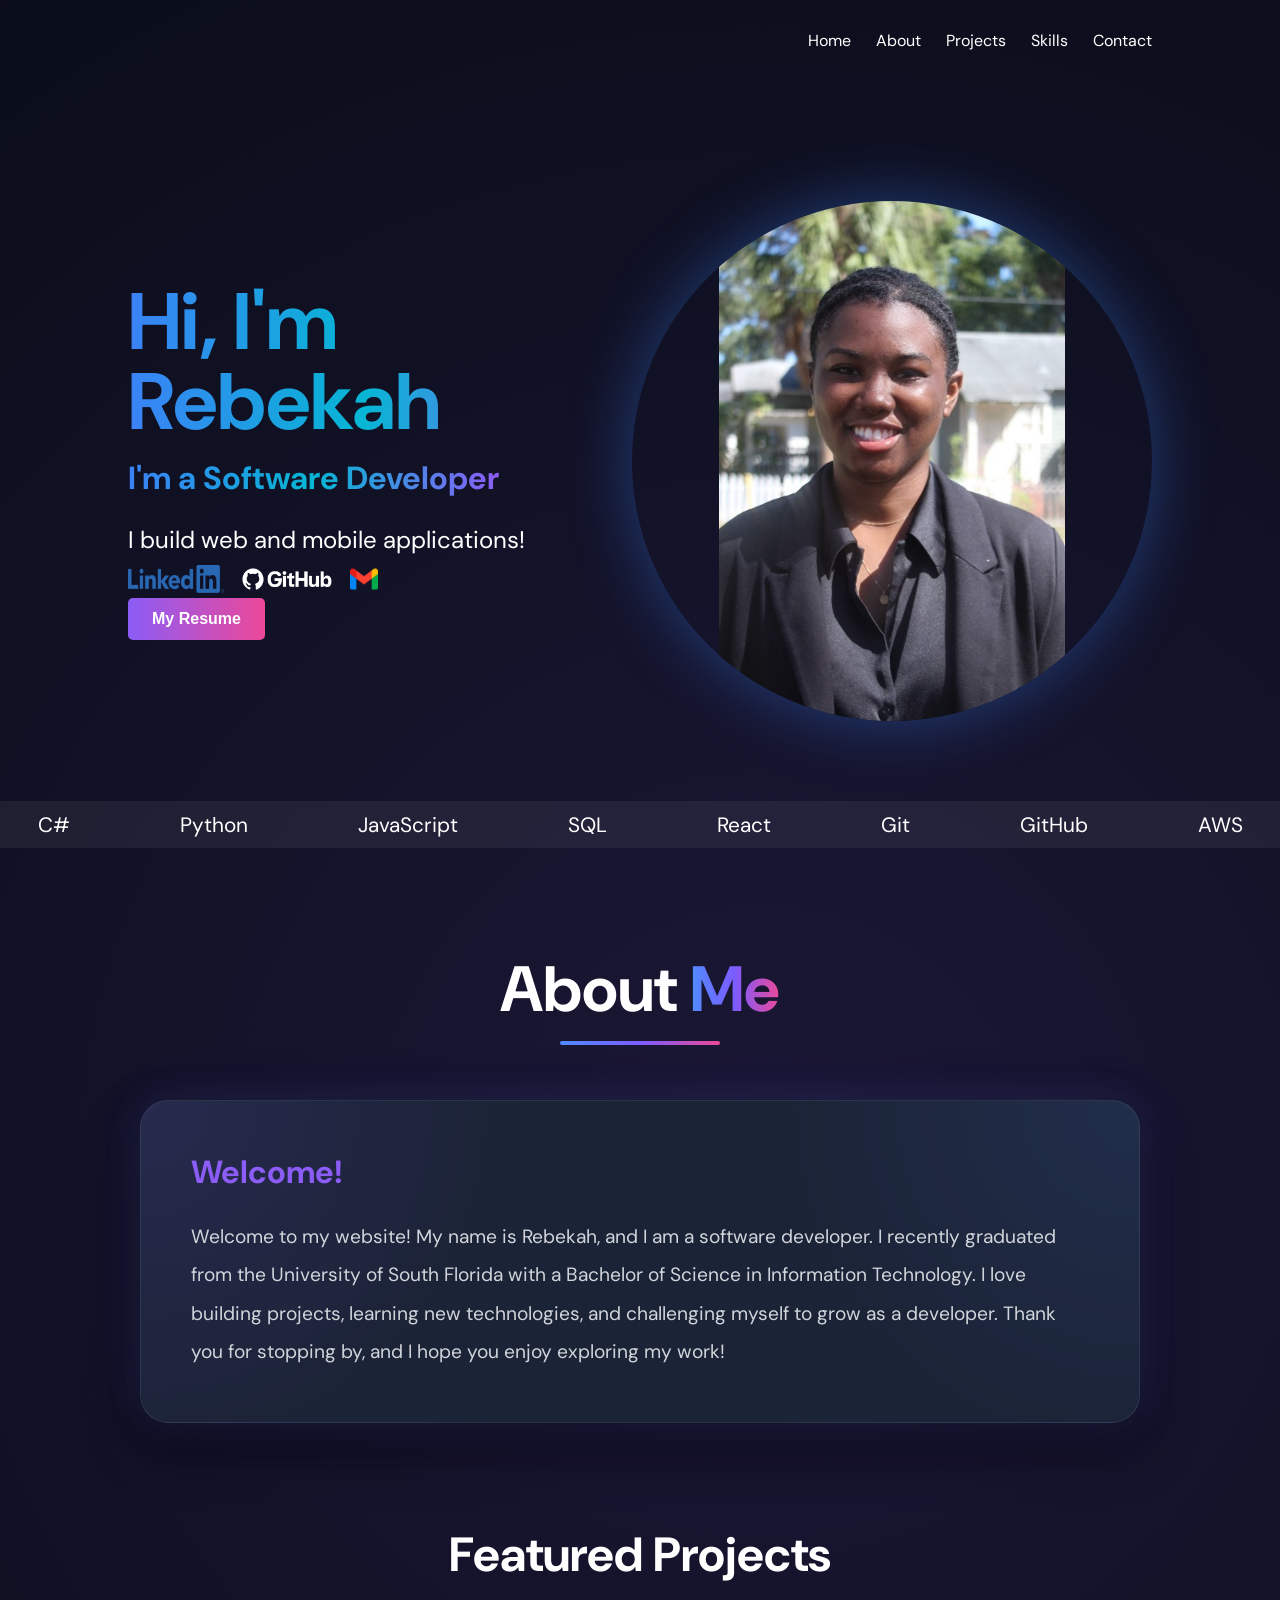
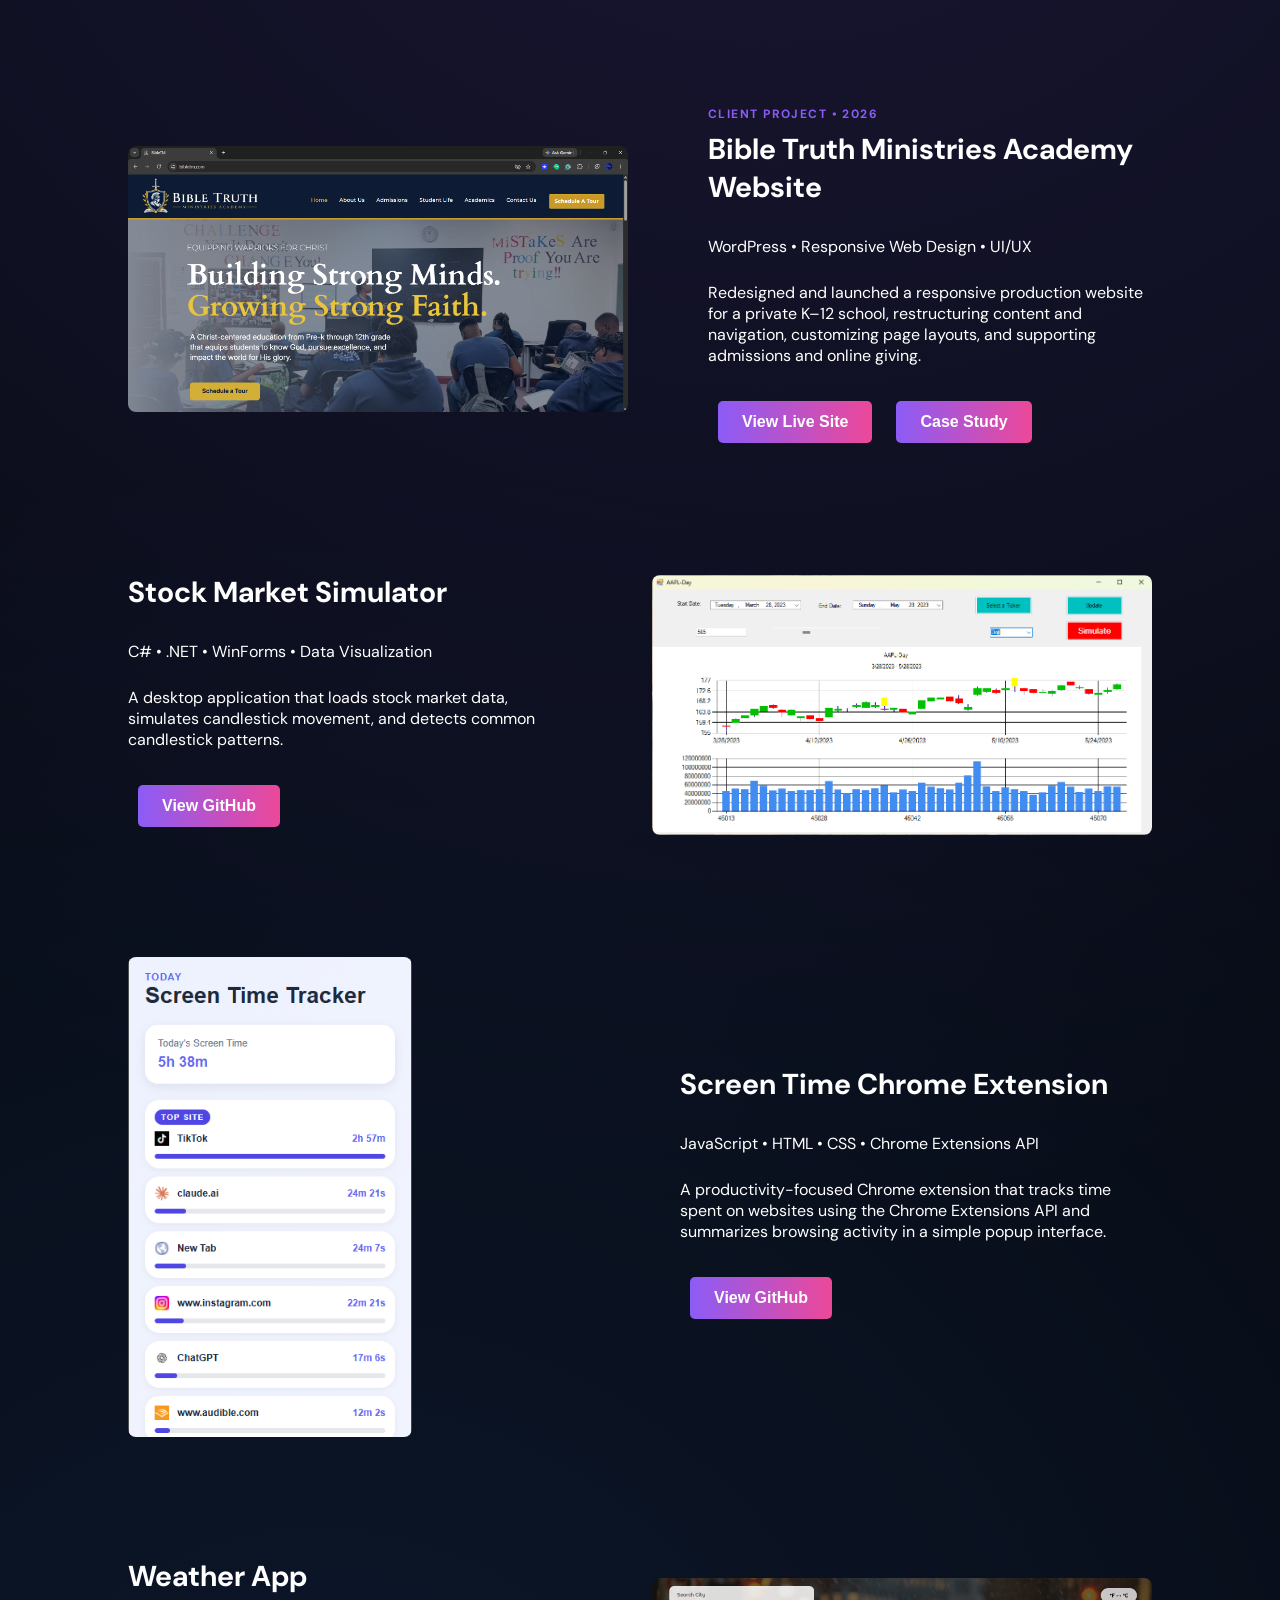
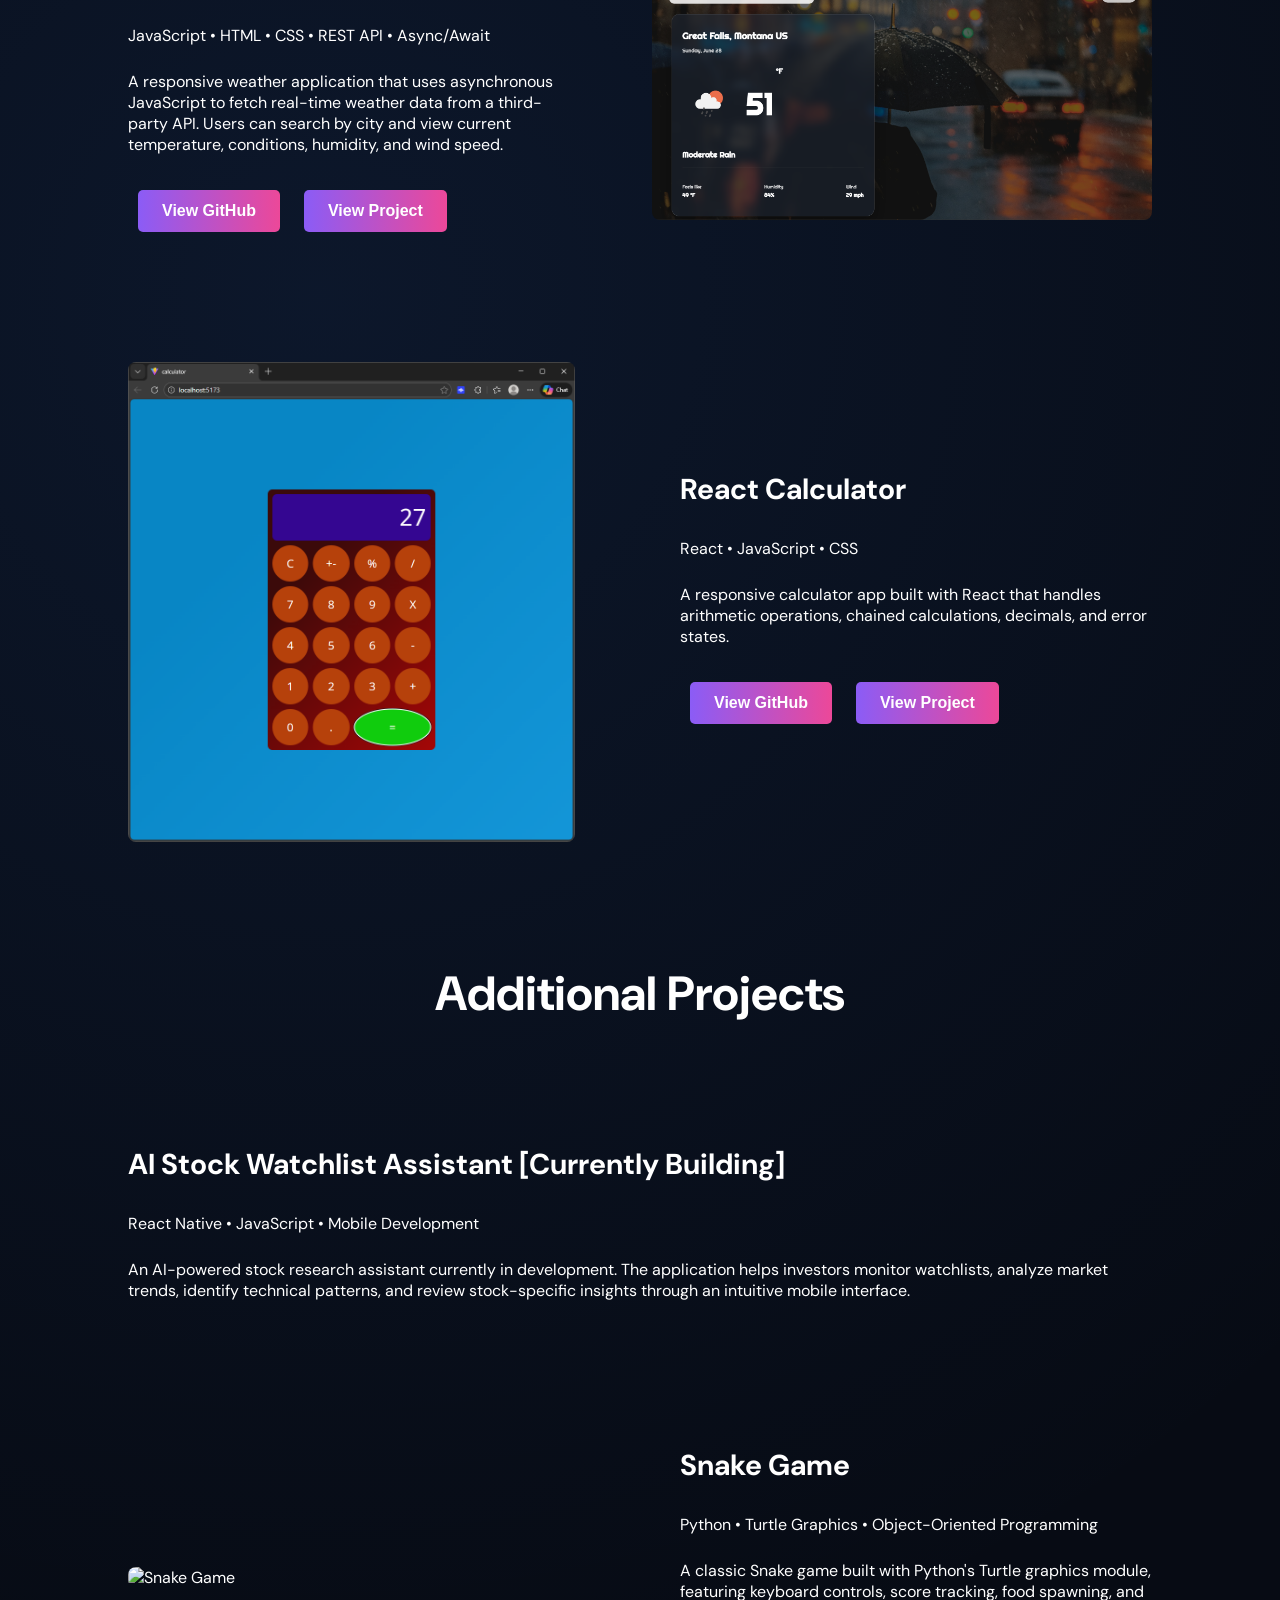
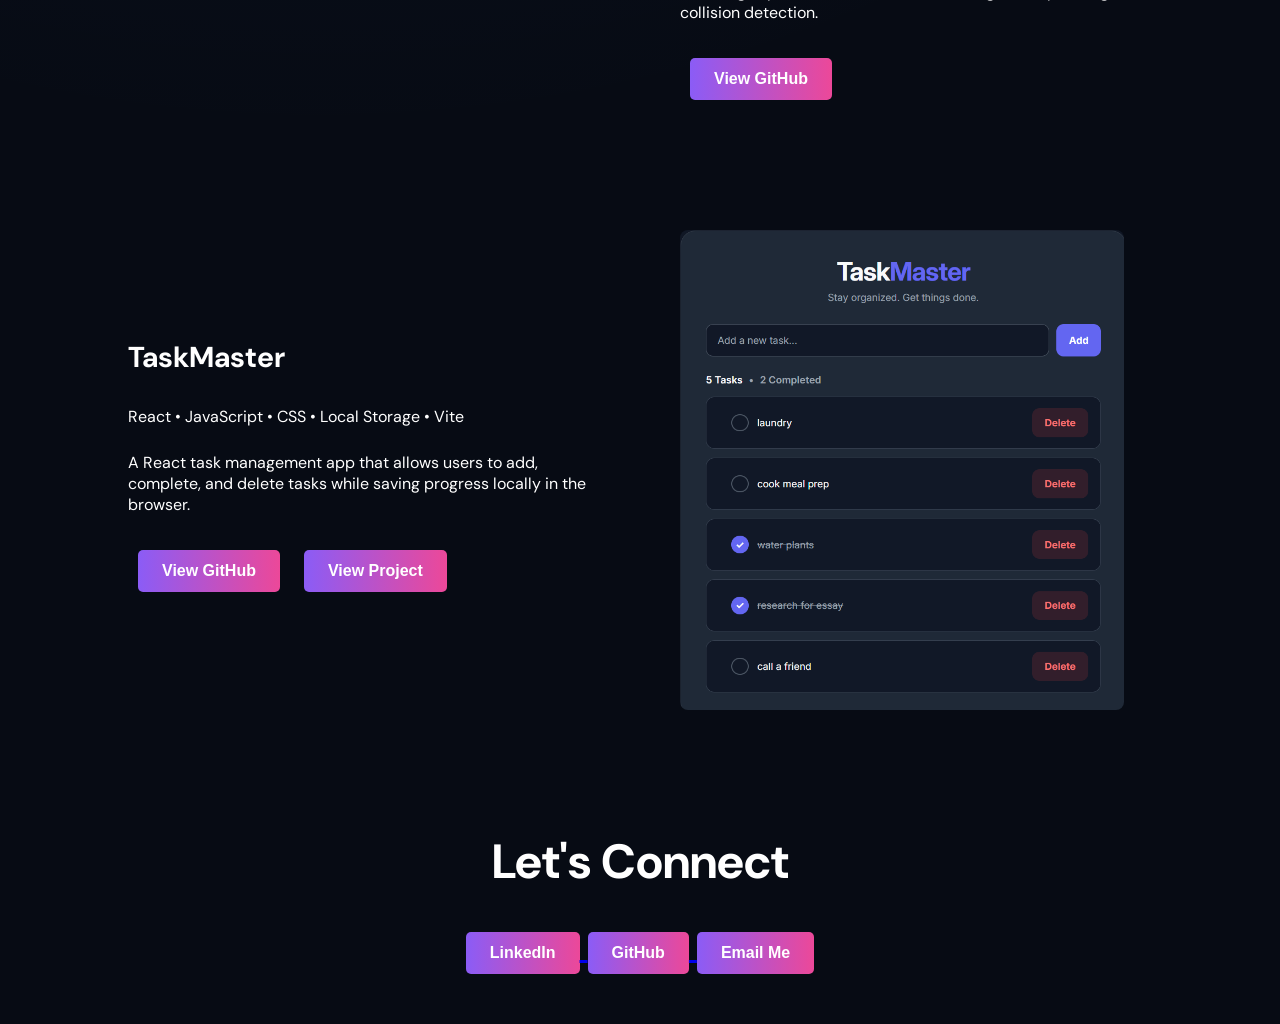
==== commit 67feb94a: "fix BTMA project tech text" ====
--- a/index.html
+++ b/index.html
@@ -77,14 +77,10 @@
                     <p class="project-label">CLIENT PROJECT • 2026</p>
                     <h3>Bible Truth Ministries Academy Website</h3>
 
-                    <p>WordPress • Responsive Web Design • UI/UX/p>
-
-                    <p>
-                        Redesigned and launched a production website for a private K-12 
-                        school, creating a responsive experience across desktop, tablet, 
-                        and mobile. Reorganized site content and navigation, customized 
-                        page layouts, and implemented functionality supporting admissions, 
-                        school information, and online giving.
+                    <p>WordPress • Responsive Web Design • UI/UX </p>
+
+                    <p>
+                        Redesigned and launched a responsive production website for a private K–12 school, restructuring content and navigation, customizing page layouts, and supporting admissions and online giving.
                     </p>
                     <a href="https://www.bibletm.com/" target="_blank" class="project-button">
                         <button>View Live Site</button>
--- a/style.css
+++ b/style.css
@@ -415,8 +415,6 @@
 }
 
 .overview-scope {
-  background: var(--bg-card);
-  border: 1px solid rgba(255, 255, 255, 0.08);
   border-radius: 18px;
   padding: 30px;
 }
@@ -453,12 +451,33 @@
 }
 
 .redesign-card {
-  background: var(--bg-card);
+  background:
+    radial-gradient(circle at top left, rgba(124, 92, 255, 0.12), transparent 35%),
+    radial-gradient(circle at top right, rgba(79, 140, 255, 0.1), transparent 35%),
+    var(--bg-card);
+
   border: 1px solid rgba(255, 255, 255, 0.08);
   border-radius: 20px;
+
+  box-shadow:
+    0 0 40px rgba(79, 140, 255, 0.1),
+    0 0 60px rgba(139, 92, 246, 0.08),
+    0 25px 55px rgba(0, 0, 0, 0.45);
+
   display: grid;
   grid-template-columns: 1.4fr 1fr;
   overflow: hidden;
+
+  transition: 0.35s ease;
+}
+
+.redesign-card:hover {
+  box-shadow:
+    0 0 55px rgba(79, 140, 255, 0.15),
+    0 0 70px rgba(139, 92, 246, 0.12),
+    0 35px 70px rgba(0, 0, 0, 0.45);
+
+  transform: translateY(-6px);
 }
 
 .redesign-card:nth-child(even) .redesign-image {
@@ -517,8 +536,6 @@
 }
 
 .challenge-card {
-  background: var(--bg-card);
-  border: 1px solid rgba(255, 255, 255, 0.08);
   border-radius: 18px;
   padding: 35px;
 }
@@ -540,6 +557,29 @@
 .challenge-card p {
   color: var(--gray-light);
   line-height: 1.8;
+}
+.portfolio-card {
+  background:
+    radial-gradient(circle at top left, rgba(124, 92, 255, 0.12), transparent 35%),
+    radial-gradient(circle at top right, rgba(79, 140, 255, 0.1), transparent 35%),
+    var(--bg-card);
+
+  border: 1px solid rgba(255, 255, 255, 0.08);
+  box-shadow:
+    0 0 40px rgba(79, 140, 255, 0.1),
+    0 0 60px rgba(139, 92, 246, 0.08),
+    0 25px 55px rgba(0, 0, 0, 0.45);
+
+  transition: 0.35s ease;
+}
+
+.portfolio-card:hover {
+  box-shadow:
+    0 0 55px rgba(79, 140, 255, 0.15),
+    0 0 70px rgba(139, 92, 246, 0.12),
+    0 35px 70px rgba(0, 0, 0, 0.45);
+
+  transform: translateY(-6px);
 }
 
 .case-study-outcome {
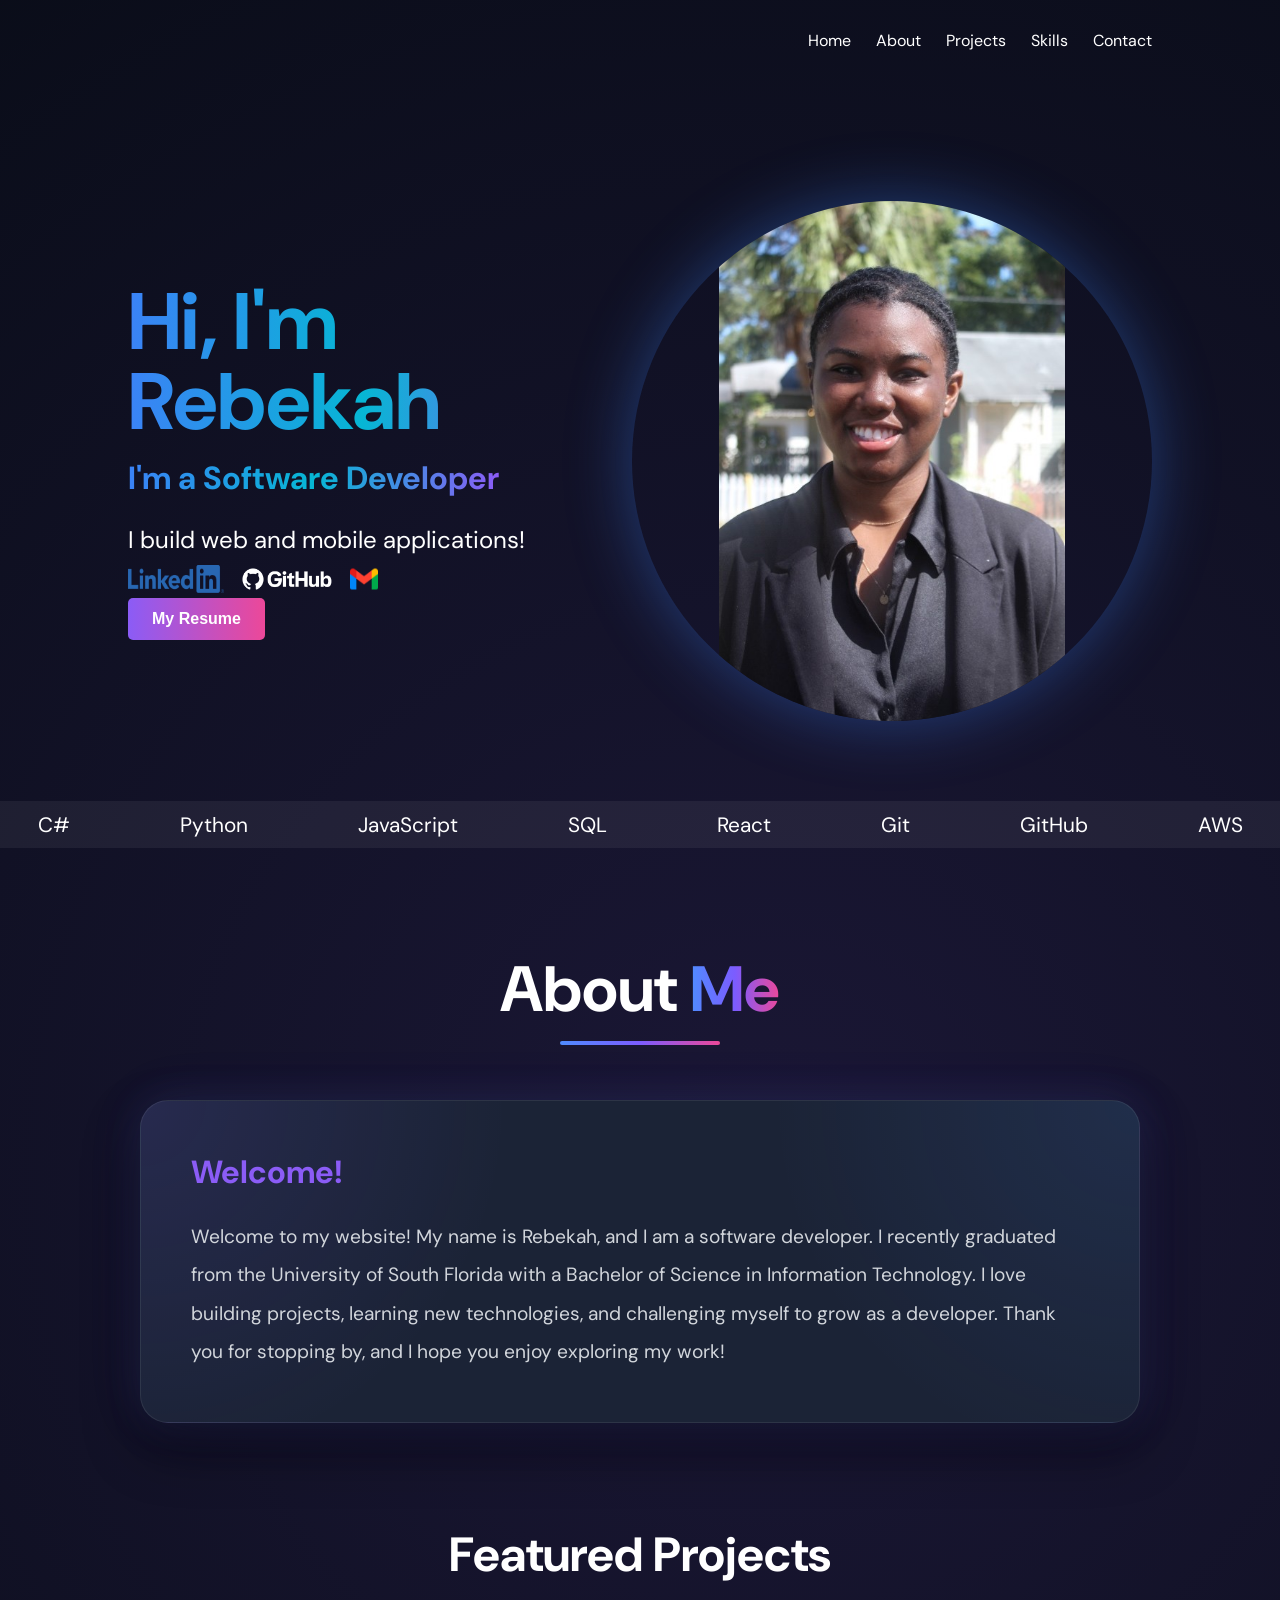
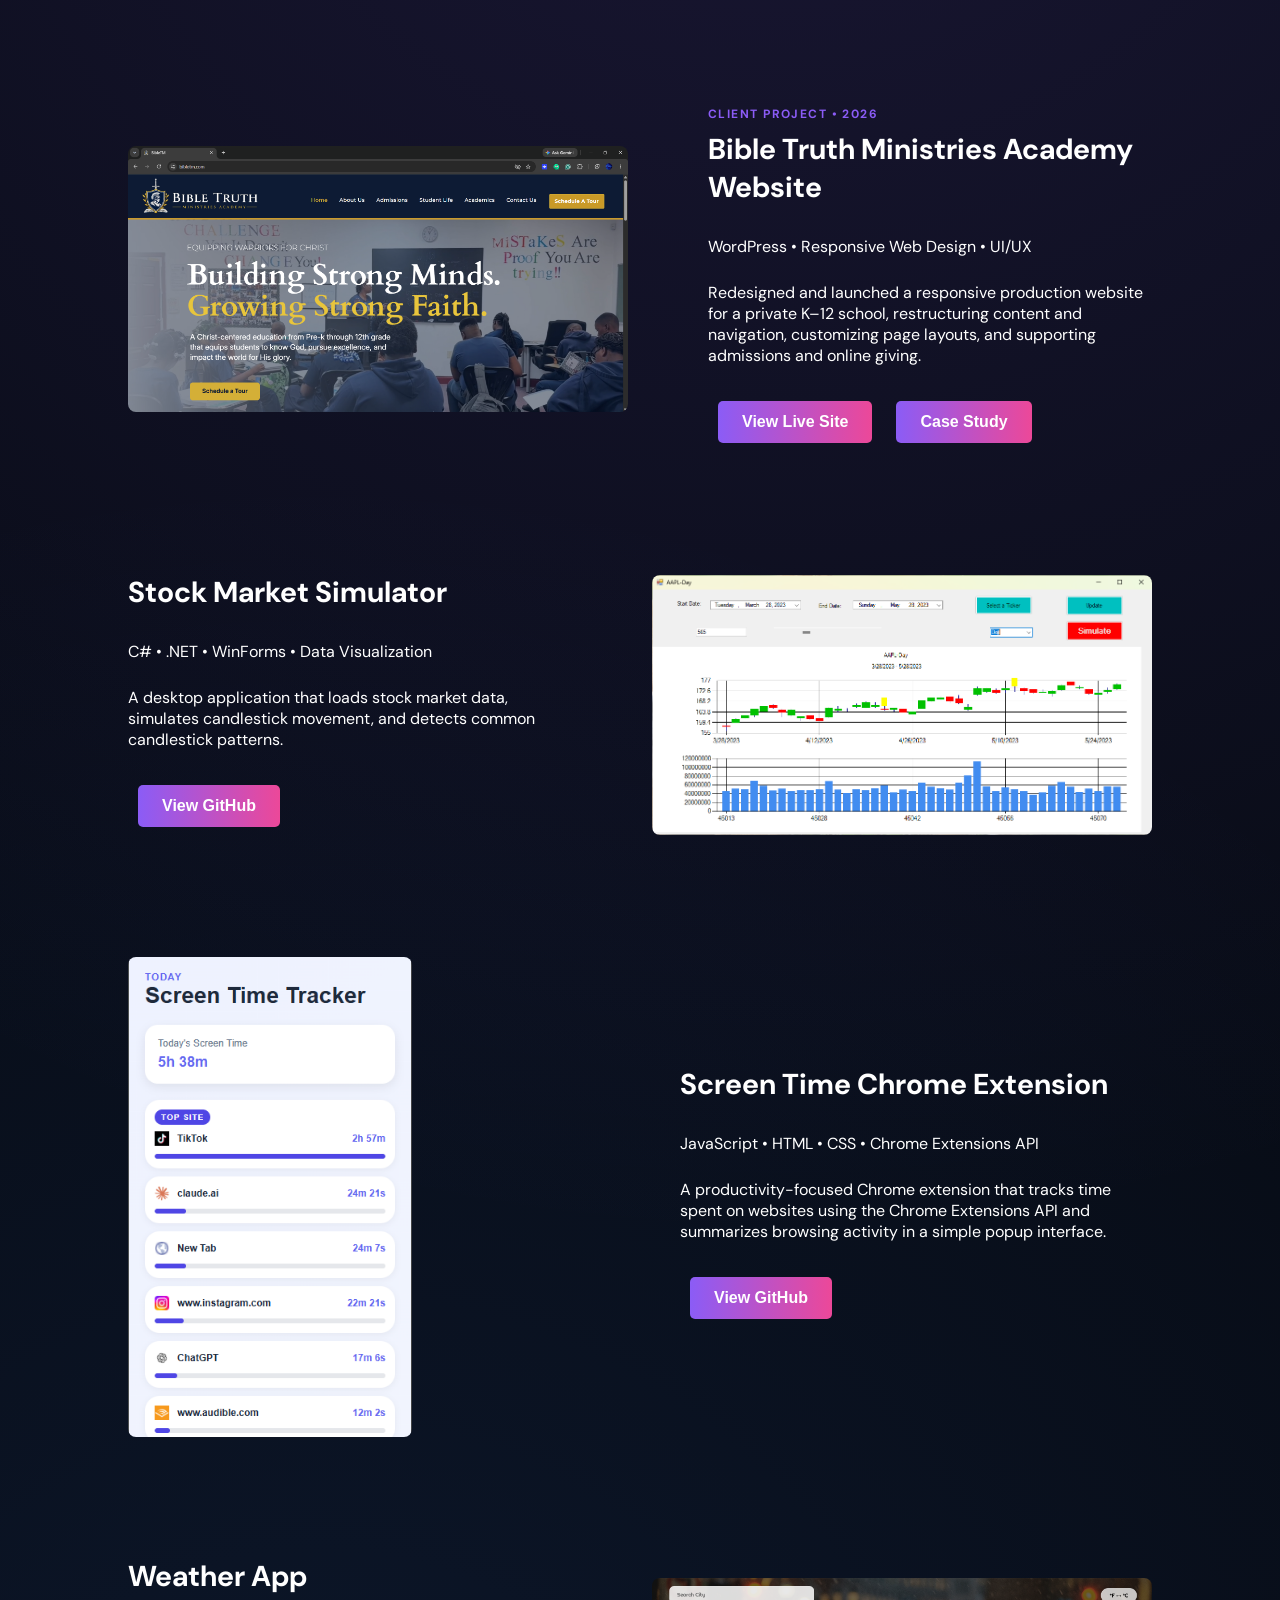
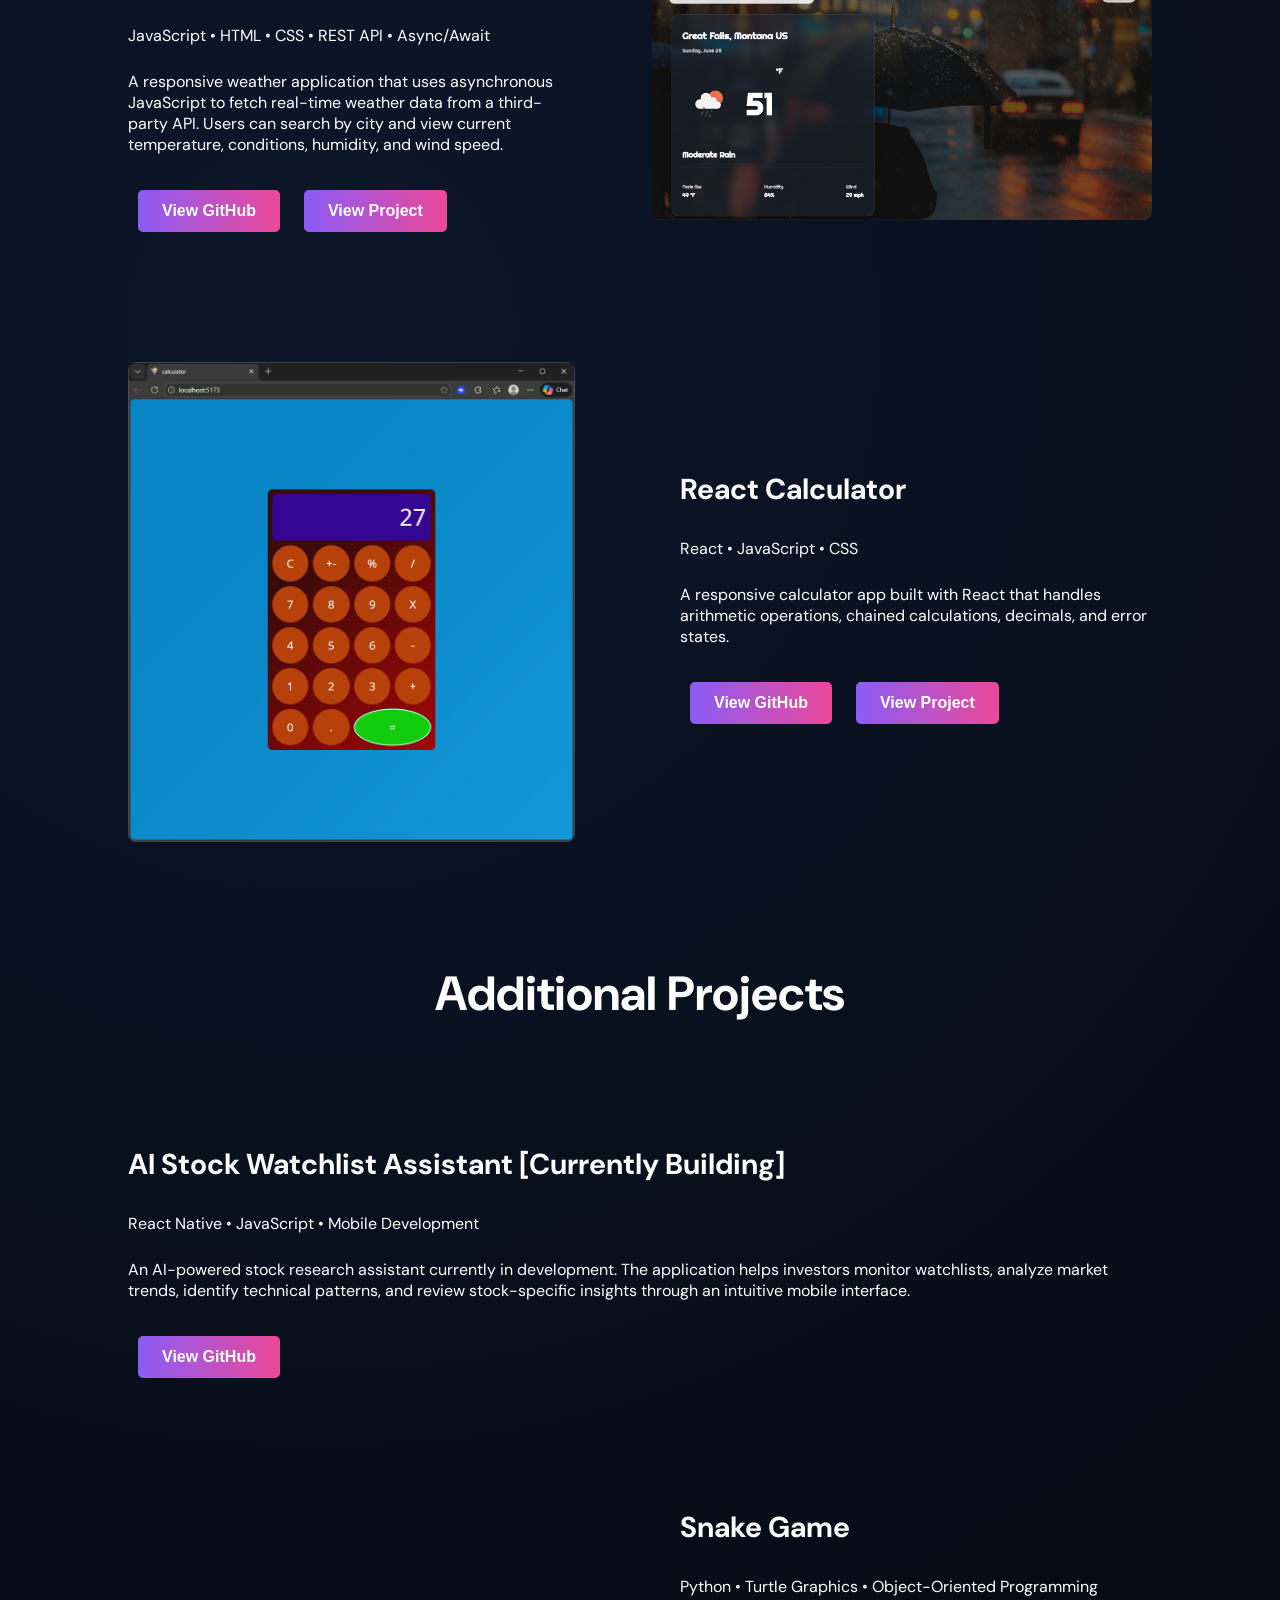
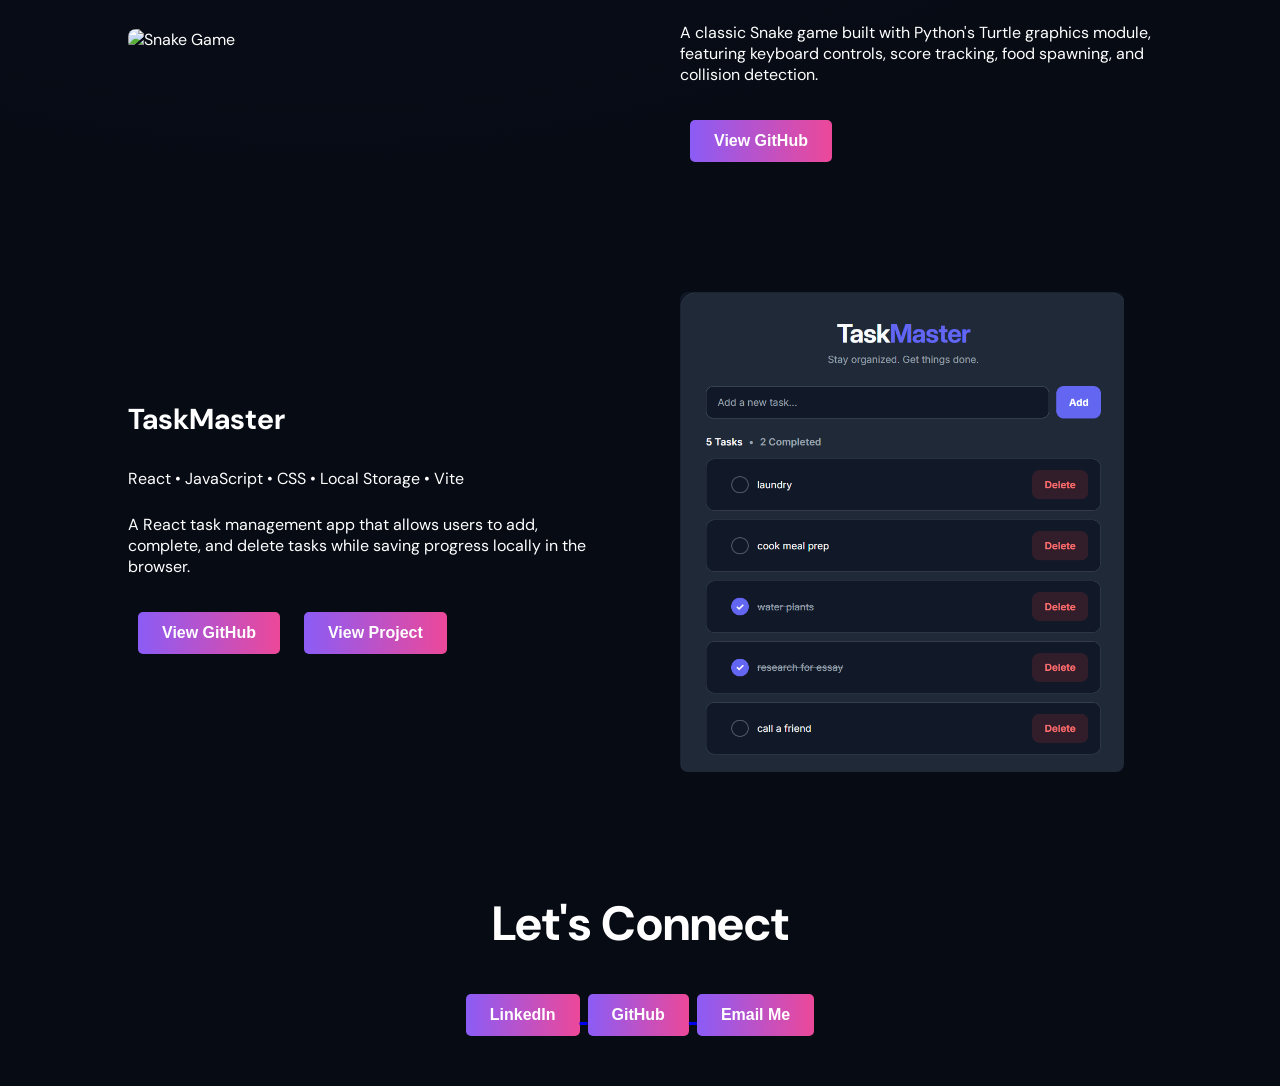
==== commit 871b5111: "added project button to stock-buddy" ====
--- a/index.html
+++ b/index.html
@@ -162,7 +162,9 @@
                     <p>
                         An AI-powered stock research assistant currently in development. The application helps investors monitor watchlists, analyze market trends, identify technical patterns, and review stock-specific insights through an intuitive mobile interface.
                     </p>
-
+                    <a href="https://github.com/Rdean-dev/stock-buddy" target="_blank" class="project-button">
+                        <button>View GitHub</button>
+                    </a>
                 </div>
             </div>
 
